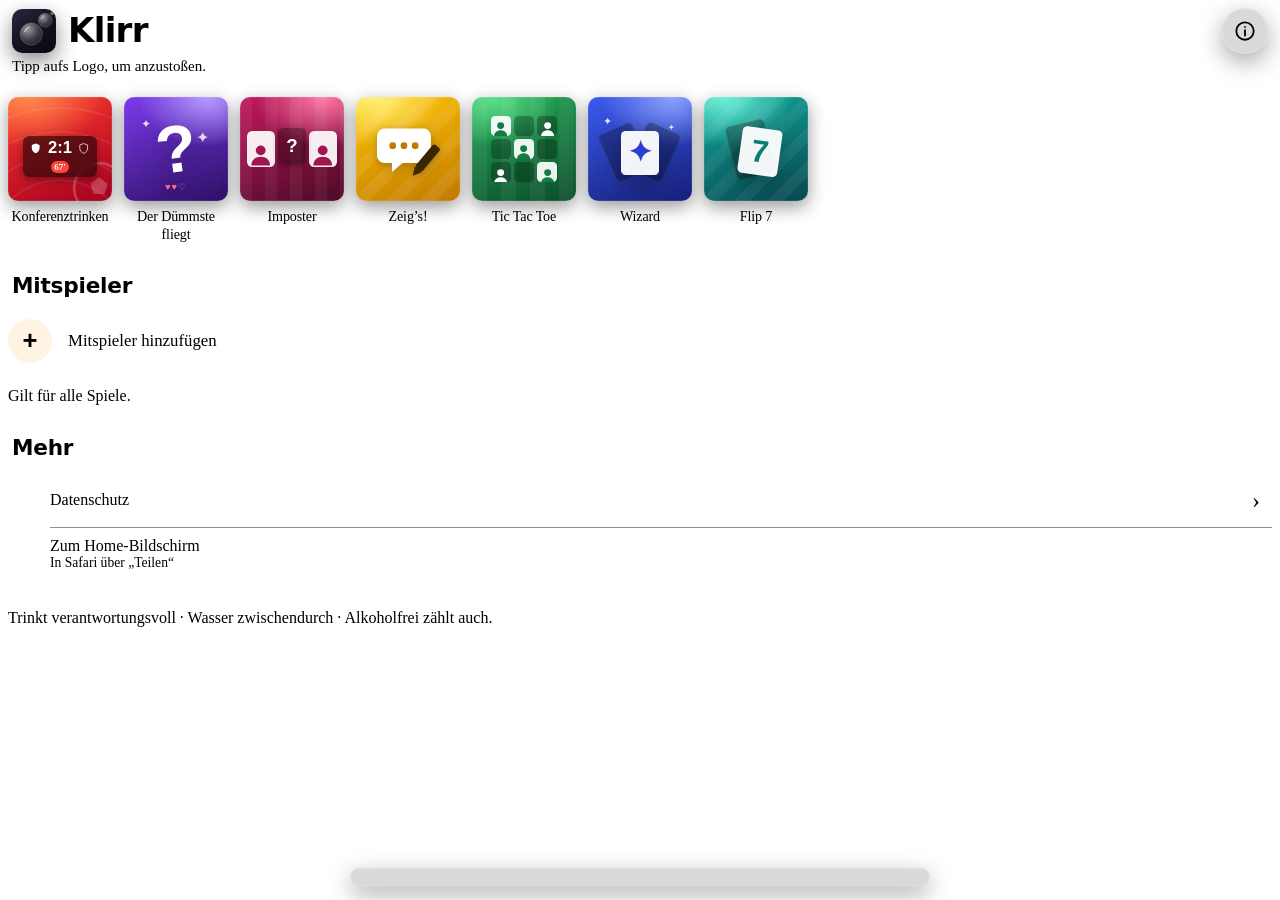
==== public/index.html @ d7d28385 "Glaslinsen-Logo: gefärbt ist genau die Schnittmenge; Imposter: Fußball unter Sport & Spiel - Hub-Log" ====
<!DOCTYPE html>
<html lang="de">
<head>
  <meta charset="UTF-8" />
  <meta name="viewport" content="width=device-width, initial-scale=1.0, viewport-fit=cover" />
  <meta name="darkreader-lock" />
  <meta name="color-scheme" content="light dark" />
  <meta name="theme-color" content="#14121f" media="(prefers-color-scheme: dark)" />
  <meta name="theme-color" content="#f7f6fb" media="(prefers-color-scheme: light)" />
  <meta name="apple-mobile-web-app-capable" content="yes" />
  <meta name="apple-mobile-web-app-status-bar-style" content="black-translucent" />
  <meta name="apple-mobile-web-app-title" content="Klirr" />
  <link rel="manifest" href="/manifest.webmanifest" />
  <link rel="apple-touch-icon" href="/apple-touch-icon.png" />
  <title>Klirr – Trinkspiele</title>
  <meta name="description" content="Klirr – Trinkspiele: Konferenztrinken zu Bundesliga und Champions League und das Quiz „Der Dümmste fliegt“." />
  <link rel="icon" type="image/svg+xml" href="/icon.svg" />
  <link rel="stylesheet" href="/app.css" />
  <style>
    /* Hub im Stil von Apple Music: große Titel, Cover-Kacheln, schlichte Listen, Glas-Kapsel für „Läuft gerade“ */
    main { padding-bottom: calc(140px + env(safe-area-inset-bottom)); }
    .topbar { display: flex; justify-content: flex-end; gap: 10px; margin: 2px 0 6px; }
    .glass-btn { display: inline-grid; place-items: center; width: 48px; height: 48px; border-radius: 50%; color: var(--label); text-decoration: none; font-size: 1.25rem; }
    .glass { background: rgba(120, 120, 128, 0.28); border: 0.5px solid rgba(255, 255, 255, 0.16); box-shadow: 0 8px 24px rgba(0, 0, 0, 0.35), inset 0 1px 0 rgba(255, 255, 255, 0.12); -webkit-backdrop-filter: blur(22px) saturate(180%); backdrop-filter: blur(22px) saturate(180%); }
    .glass-btn svg { width: 22px; height: 22px; fill: none; stroke: currentColor; stroke-width: 2; stroke-linecap: round; stroke-linejoin: round; }
    .hero-title { font: 700 2.4rem/1.1 -apple-system, BlinkMacSystemFont, "SF Pro Display", Inter, system-ui, sans-serif; letter-spacing: -0.01em; margin: 0 4px 2px; }
    .hero-sub { margin: 0 4px 22px; color: var(--secondary); font-size: 1rem; }

    .shelf-title { display: flex; align-items: center; gap: 6px; margin: 26px 4px 12px; font: 700 1.35rem/1.2 -apple-system, "SF Pro Display", Inter, system-ui, sans-serif; letter-spacing: -0.01em; }
    .shelf-title span { color: var(--secondary); font-weight: 600; }

    /* Cover-Kacheln wie Alben */
    /* Zwei Spalten bei normaler Schrift, eine bei großer (Dynamic Type) */
    .covers { display: grid; grid-template-columns: repeat(auto-fill, minmax(min(100%, 9.6em), 1fr)); gap: 18px 14px; }
    .cover { container-type: inline-size; }
    .covers .cover-card b, .covers .cover-card small { white-space: normal; }
    .cover-card { color: var(--label); text-decoration: none; min-width: 0; }
    .cover { color: #fff; }
    .cover-card:active .cover { transform: scale(0.97); }
    .cover { position: relative; aspect-ratio: 1; border-radius: 14px; overflow: hidden; display: grid; place-items: center; transition: transform 0.2s; box-shadow: 0 10px 26px rgba(0, 0, 0, 0.45); }
    .cover::after { content: ""; position: absolute; inset: 0; border-radius: inherit; box-shadow: inset 0 0 0 0.5px rgba(255, 255, 255, 0.18); pointer-events: none; }
    .cover-card b { display: block; margin-top: 8px; font-size: 0.95rem; font-weight: 600; letter-spacing: -0.01em; white-space: nowrap; overflow: hidden; text-overflow: ellipsis; }
    .cover-card small { display: block; color: var(--secondary); font-size: 0.85rem; margin-top: 1px; white-space: nowrap; overflow: hidden; text-overflow: ellipsis; }
    .badge-live { position: absolute; left: 10px; top: 10px; z-index: 2; padding: 4px 9px; border-radius: 999px; background: rgba(0, 0, 0, 0.55); -webkit-backdrop-filter: blur(10px); backdrop-filter: blur(10px); font-size: max(11px, 6.5cqw); font-weight: 700; letter-spacing: 0.02em; }
    .badge-live::before { content: ""; display: inline-block; width: 6px; height: 6px; border-radius: 50%; background: var(--amber); box-shadow: 0 0 8px var(--amber-2); margin-right: 5px; vertical-align: 1px; }

    /* Cover-Motive */
    .art-konf { background: radial-gradient(120% 80% at 20% 0%, #ff8a4c, transparent 60%), linear-gradient(160deg, #ff3b30, #a5001f); }
    .art-konf::before { content: ""; position: absolute; inset: -20%; background: repeating-radial-gradient(circle at 50% 120%, transparent 0 22px, rgba(255, 255, 255, 0.07) 22px 24px); }
    .scoreboard { position: relative; display: grid; grid-template-columns: 1fr auto 1fr; align-items: center; gap: 6px; width: 74%; padding: 10px 10px 12px; border-radius: 14px; background: rgba(0, 0, 0, 0.55); -webkit-backdrop-filter: blur(8px); backdrop-filter: blur(8px); box-shadow: 0 8px 20px rgba(0, 0, 0, 0.35); text-align: center; }
    .scoreboard .team { font-size: 6.5cqw; font-weight: 700; letter-spacing: 0.05em; color: rgba(255, 255, 255, 0.75); }
    /* Neutrale Wappen statt echter Vereine */
    .scoreboard .shield { width: 20px; height: 23px; display: block; margin: 0 auto; fill: #fff; }
    .scoreboard .shield.alt { fill: none; stroke: rgba(255, 255, 255, 0.85); stroke-width: 2.2; }
    .scoreboard .score { font: 800 17cqw/1 -apple-system, "SF Pro Rounded", ui-rounded, Inter, sans-serif; font-variant-numeric: tabular-nums; }
    .scoreboard .min { grid-column: 1 / -1; justify-self: center; margin-top: 4px; padding: 2px 8px; border-radius: 999px; background: #ff453a; font-size: 6.5cqw; font-weight: 700; }
    .art-konf .ball { position: absolute; right: -14%; bottom: -14%; width: 52%; aspect-ratio: 1; opacity: 0.22; }

    .art-dumm { background: radial-gradient(110% 80% at 80% 0%, #b69cff, transparent 60%), linear-gradient(160deg, #7c3aed, #2e1065); }
    .art-dumm .q { font: 800 64cqw/1 -apple-system, "SF Pro Rounded", ui-rounded, Inter, sans-serif; color: #fff; text-shadow: 0 10px 30px rgba(0, 0, 0, 0.35); transform: rotate(-8deg); }
    .art-dumm .hearts { position: absolute; bottom: 10%; left: 0; right: 0; text-align: center; font-size: 10cqw; letter-spacing: 4px; color: #ff6b8a; text-shadow: 0 2px 6px rgba(0, 0, 0, 0.35); }
    .art-dumm .spark { position: absolute; font-size: 12cqw; opacity: 0.85; }

    /* Wizard: aufgefächerte Karten, vorne Weiß mit Stern (gleiche Formensprache wie Tic Tac Toe) */
    .art-wiz { background: radial-gradient(110% 80% at 80% 0%, #8ea2ff, transparent 60%), linear-gradient(160deg, #3a5bef, #16207a); }
    .art-wiz .spark { position: absolute; font-size: 11cqw; color: #fff; opacity: 0.85; }
    .art-wiz .fan { position: relative; width: 36cqw; aspect-ratio: 5 / 7; }
    .art-wiz .fan > * { position: absolute; inset: 0; border-radius: 4.5cqw; transform-origin: 50% 120%; }
    .art-wiz .fan i { background: rgba(0, 0, 0, 0.28); box-shadow: inset 0 0 0 0.6cqw rgba(255, 255, 255, 0.12); }
    .art-wiz .fan i:nth-child(1) { rotate: -24deg; }
    .art-wiz .fan i:nth-child(2) { rotate: 24deg; }
    .art-wiz .fan b { display: grid; place-items: center; background: rgba(255, 255, 255, 0.95); color: #2a3fd0; font: 800 28cqw/1 -apple-system, "SF Pro Rounded", ui-rounded, Inter, sans-serif; box-shadow: 0 10px 24px rgba(0, 0, 0, 0.3); }
    /* Flip 7: eine Karte wird umgedreht, vorne die 7 */
    .art-flip { background: radial-gradient(110% 80% at 20% 0%, #6ff0d8, transparent 60%), linear-gradient(160deg, #10a99c, #08474f); }
    .art-flip::before { content: ""; position: absolute; inset: 0; background: repeating-linear-gradient(135deg, rgba(255, 255, 255, 0.06) 0 8%, transparent 8% 16%); }
    .art-flip .flip { position: relative; width: 38cqw; aspect-ratio: 5 / 7; }
    .art-flip .flip > * { position: absolute; inset: 0; border-radius: 4.5cqw; }
    .art-flip .flip i { background: rgba(0, 0, 0, 0.28); box-shadow: inset 0 0 0 0.6cqw rgba(255, 255, 255, 0.12); rotate: -14deg; translate: -14% 2%; }
    .art-flip .flip b { display: grid; place-items: center; background: rgba(255, 255, 255, 0.95); color: #0a7d74; font: 800 30cqw/1 -apple-system, "SF Pro Rounded", ui-rounded, Inter, sans-serif; rotate: 8deg; translate: 10% -2%; box-shadow: 0 10px 24px rgba(0, 0, 0, 0.3); }
    /* Imposter: drei Figuren, eine gehört nicht dazu */
    .art-imp { background: radial-gradient(110% 80% at 80% 0%, #ff7aa8, transparent 60%), linear-gradient(160deg, #c2185b, #4d0a27); }
    .art-imp::before { content: ""; position: absolute; inset: 0; background: repeating-linear-gradient(90deg, rgba(255, 255, 255, 0.05) 0 12%, transparent 12% 24%); }
    .imp { position: relative; display: grid; grid-template-columns: repeat(3, 1fr); gap: 3.5cqw; width: 86%; }
    .imp span { aspect-ratio: 3 / 4; border-radius: 5cqw; display: grid; place-items: center; overflow: hidden; }
    .imp .pa { background: rgba(255, 255, 255, 0.92); fill: #a3154f; }
    .imp .pa svg { display: block; width: 100%; height: auto; margin-top: 38%; }
    .imp .pq { background: rgba(0, 0, 0, 0.32); color: #fff; font: 800 18cqw/1 -apple-system, "SF Pro Rounded", ui-rounded, Inter, sans-serif; translate: 0 -8%; box-shadow: 0 2cqw 6cqw rgba(0, 0, 0, 0.3); }
    /* Zeig’s!: Sprechblase und Stift (erklären, zeichnen) */
    .art-zeigs { background: radial-gradient(110% 80% at 20% 0%, #fff07a, transparent 60%), linear-gradient(160deg, #ffc400, #c27a00); }
    .art-zeigs::before { content: ""; position: absolute; inset: 0; background: repeating-linear-gradient(135deg, rgba(255, 255, 255, 0.08) 0 8%, transparent 8% 16%); }
    .art-zeigs .zg { position: relative; width: 72%; filter: drop-shadow(0 2cqw 4cqw rgba(0, 0, 0, 0.25)); }
    .art-zeigs .zg .bubble { fill: #fff; }
    .art-zeigs .zg circle { fill: #c27a00; }
    .art-zeigs .zg .pen { fill: #3a2600; }
    .art-ttt { background: radial-gradient(110% 80% at 20% 0%, #5ee08a, transparent 60%), linear-gradient(160deg, #1fa855, #0b4d2a); }
    .art-ttt::before { content: ""; position: absolute; inset: 0; background: repeating-linear-gradient(90deg, rgba(255, 255, 255, 0.06) 0 14%, transparent 14% 28%); }
    .ttt { position: relative; display: grid; grid-template-columns: repeat(3, 1fr); gap: 6px; width: 66%; aspect-ratio: 1; }
    .ttt span { display: grid; place-items: center; border-radius: 10px; background: rgba(0, 0, 0, 0.28); font: 800 15cqw/1 -apple-system, "SF Pro Rounded", ui-rounded, Inter, sans-serif; color: #fff; }
    .ttt span:nth-child(4n+1) { background: rgba(255, 255, 255, 0.92); color: #0b4d2a; }
    /* Cover = Spiel-Icon im Klirr-Stil (quadratisch, die Kachel rundet die Ecken) */
    .art-soon { background: linear-gradient(160deg, #2c2c2e, #1c1c1e); color: rgba(235, 235, 245, 0.35); font-size: 2.6rem; }

    /* Mitspieler-Liste wie in Apple Music */
    .rows { display: grid; }
    .prow { display: grid; grid-template-columns: 48px minmax(0, 1fr) 44px; gap: 14px; align-items: center; min-height: 64px; position: relative; }
    .prow + .prow::before { content: ""; position: absolute; top: 0; left: 62px; right: 0; border-top: 0.5px solid rgba(84, 84, 88, 0.65); }
    .prow .av { width: 48px; height: 48px; border-radius: 12px; display: grid; place-items: center; background: var(--c); color: #fff; font: 700 1.3rem/1 -apple-system, "SF Pro Rounded", ui-rounded, Inter, sans-serif; box-shadow: inset 0 0 0 0.5px rgba(255, 255, 255, 0.18); text-transform: uppercase; }
    .prow b { font-size: 1.05rem; font-weight: 500; white-space: nowrap; overflow: hidden; text-overflow: ellipsis; }
    .prow small { display: block; color: var(--secondary); font-size: 0.85rem; }
    .prow button { width: 44px; height: 44px; border: 0; border-radius: 50%; background: transparent; color: var(--secondary); font-size: 1.4rem; line-height: 1; }
    .prow.add .av { background: rgba(118, 118, 128, 0.24); color: var(--amber-ink); font-size: 1.6rem; }
    .prow.add input { width: 100%; min-height: 44px; border: 0; background: transparent; color: var(--label); font: inherit; font-size: 1.05rem; }
    .prow.add input::placeholder { color: var(--amber-ink); }
    .prow.add input:focus::placeholder { color: var(--tertiary); }

    .links .prow { grid-template-columns: 30px minmax(0, 1fr) 20px; min-height: 52px; text-decoration: none; color: var(--label); }
    .links .prow + .prow::before { left: 44px; }
    .links .ico { width: 30px; height: 30px; border-radius: 8px; background: var(--t); display: grid; place-items: center; }
    .links .ico svg { width: 19px; height: 19px; fill: none; stroke: #fff; stroke-width: 2; stroke-linecap: round; stroke-linejoin: round; }
    .links .prow small { display: block; }
    /* Einblenden der Kacheln, leicht gestaffelt */
    .covers .cover-card { animation: kl-rise 0.5s cubic-bezier(0.32, 0.72, 0, 1) both; animation-delay: calc(var(--i, 0) * 45ms); }
    .nowplaying:not([hidden]) { animation: kl-rise 0.45s 0.15s cubic-bezier(0.32, 0.72, 0, 1) both; }
    @media (prefers-reduced-motion: reduce) { .covers .cover-card, .nowplaying { animation: none !important; } }
    .links .chev { color: var(--tertiary); font-size: 1.3rem; }

    /* „Läuft gerade“ als Glas-Kapsel wie der Mini-Player */
    .nowplaying { position: fixed; left: 12px; right: 12px; bottom: calc(14px + env(safe-area-inset-bottom)); z-index: 20; max-width: 560px; margin: 0 auto; display: grid; grid-template-columns: 46px minmax(0, 1fr) 48px; gap: 12px; align-items: center; padding: 8px 8px 8px 10px; border-radius: 999px; color: var(--label); text-decoration: none; }
    .nowplaying .mini-art { position: relative; width: 46px; height: 46px; border-radius: 50%; overflow: hidden; display: grid; place-items: center; }
    .nowplaying .mini-art .scoreboard { width: 100%; height: 100%; border-radius: 0; padding: 0; background: none; box-shadow: none; display: grid; place-items: center; }
    .nowplaying small { display: block; color: var(--secondary); font-size: 0.8rem; white-space: nowrap; overflow: hidden; text-overflow: ellipsis; }
    .nowplaying b { display: block; font-size: 1rem; font-weight: 600; white-space: nowrap; overflow: hidden; text-overflow: ellipsis; }
    .nowplaying .play { width: 48px; height: 48px; display: grid; place-items: center; }
    .nowplaying .play svg { width: 26px; height: 26px; fill: var(--label); }
    footer { margin-top: 28px; }
  </style>
  <link rel="stylesheet" href="/apple.css" />
  <script src="/klirr.js" defer></script>
  <style>
    /* Hub = Marke pur: Bernstein als einziger Akzent */
    :root { --accent: var(--amber); --accent-ink: #1a1206; --tint: var(--amber-ink); }
    .brand { display: flex; align-items: center; gap: 12px; margin: 0 4px 2px; }
    /* Logo = Trinkmodus-Schalter. Aus: Kreise getrennt, nichts leuchtet. An: Kreise stoßen an, Schnittmenge leuchtet. */
    .brand-mark { flex: none; width: 56px; height: 56px; padding: 0; border: 0; border-radius: 13px; overflow: hidden; background: none; box-shadow: 0 8px 20px rgba(0, 0, 0, 0.45), inset 0 0 0 0.5px rgba(255, 255, 255, 0.18); }
    .brand-mark svg { display: block; width: 100%; height: 100%; }
    .brand-mark .bm-move { transform: translate(150px, -150px); transition: transform 0.6s cubic-bezier(0.3, 1.45, 0.5, 1); }
    /* Kein Ein-/Ausblenden: gefärbt ist immer genau die Schnittmenge – sie wächst und schrumpft beim Gleiten */
    .brand-mark .bm-perls { fill: rgba(255, 255, 255, 0.35); }
    .brand-mark[aria-pressed="true"] .bm-move { transform: none; }
    .brand-mark[aria-pressed="true"] .bm-perls { fill: #ffb340; }
    .brand-mark .bm-perls { transition: fill 0.35s 0.25s, transform 0.6s cubic-bezier(0.3, 1.45, 0.5, 1); }
    .wordmark .perl { transition: background 0.35s, box-shadow 0.35s; }
    html:not([data-drink-all="on"]) .wordmark .perl { background: rgba(255, 255, 255, 0.3); box-shadow: none; }
    @media (prefers-reduced-motion: reduce) { .brand-mark .bm-move, .brand-mark .bm-perls { transition: none; } }
    .brand .hero-title { margin: 0; }
    /* Wortmarke: gerundete Schrift, Bernstein-Perle als Schlusspunkt */
    .wordmark { font-family: "SF Pro Rounded", ui-rounded, -apple-system, Inter, system-ui, sans-serif; font-weight: 800; font-size: 2.6rem; letter-spacing: -0.02em; }
    .wordmark .perl { display: inline-block; width: 0.2em; height: 0.2em; margin-left: 0.06em; border-radius: 50%; background: var(--amber); box-shadow: 0 0 12px var(--amber-2); vertical-align: 0.62em; }
    /* ---------- Apple-Music-Gefühl: ruhiger Kopf, 3er-Raster, freie Listen ---------- */
    .brand { gap: 12px; margin: 6px 4px 2px; }
    .brand .glass-btn { margin-left: auto; width: 44px; height: 44px; flex: none; }
    .brand-mark { width: 44px; height: 44px; border-radius: 10px; }
    .wordmark { font-size: 2.125rem; }
    .hero-sub { margin: 4px 4px 22px; font-size: 0.94rem; }
    .covers { grid-template-columns: repeat(auto-fill, minmax(min(100%, 6.2em), 1fr)); gap: 16px 12px; }
    .cover { border-radius: 10px; box-shadow: 0 6px 18px rgba(0, 0, 0, 0.4); }
    .covers .cover-card > b { margin-top: 7px; hyphens: auto; -webkit-hyphens: auto; text-align: center; font-size: 0.88rem; font-weight: 400; line-height: 1.25; white-space: normal; display: -webkit-box; -webkit-line-clamp: 2; -webkit-box-orient: vertical; overflow: hidden; }
    /* Kachel-Inhalt wächst mit der Kachel (cqw), damit nichts zu groß wird oder überlappt */
    .badge-live { left: 5cqw; top: 5cqw; padding: 1.6cqw 4cqw; font-size: max(11px, 7cqw); line-height: 1.1; }
    .badge-live::before { width: 4.5cqw; height: 4.5cqw; margin-right: 2.5cqw; vertical-align: 0.1em; }
    .art-konf .scoreboard { width: 64%; margin-top: 15cqw; gap: 2.5cqw; padding: 4cqw 4cqw 4.5cqw; border-radius: 6cqw; box-shadow: 0 3cqw 8cqw rgba(0, 0, 0, 0.35); }
    .art-konf .scoreboard .shield { width: 9cqw; height: 10.5cqw; }
    .art-konf .scoreboard .score { font-size: 16cqw; }
    .art-konf .scoreboard .min { margin-top: 1.5cqw; padding: 0.8cqw 3cqw; font-size: max(9px, 6cqw); }
    .ttt { gap: 3cqw; width: 64%; }
    .ttt span { border-radius: 4cqw; }
    /* Spieler-Figuren statt X und O: hell = Spieler 1, dunkel = Spieler 2 */
    .ttt { grid-template-rows: repeat(3, 1fr); }
    .ttt span { min-height: 0; }
    .ttt span svg { display: block; width: 96%; height: auto; margin-top: 30%; }
    .ttt span.pa { background: rgba(255, 255, 255, 0.92); fill: #137a40; overflow: hidden; }
    .ttt span.pb { background: rgba(0, 0, 0, 0.28); fill: #fff; overflow: hidden; }
    .art-dumm .hearts { font-size: 9cqw; letter-spacing: 1cqw; bottom: 9%; }
    /* Listen frei auf dem Grund, Symbole in Akzentfarbe, Pfeile, eingerückte Trennlinien */
    main .list.rows, main .list.links { background: transparent !important; padding: 0 !important; border-radius: 0; }
    .prow .av { width: 44px; height: 44px; border-radius: 50%; font-size: 1.15rem; }
    .prow { grid-template-columns: 44px minmax(0, 1fr) 44px; min-height: 60px; }
    .prow + .prow::before { left: 58px; }
    .prow.add .av { background: rgba(255, 179, 64, 0.14); }
    .links .prow { grid-template-columns: 28px minmax(0, 1fr) 20px; min-height: 54px; }
    .links .prow + .prow::before { left: 42px; }
    .links .ico { width: 28px; height: 28px; background: none; }
    .links .ico svg { width: 25px; height: 25px; stroke: var(--amber-ink); }
    .links .chev { font-size: 1.5rem; }
    .shelf-title { margin-top: 30px; }
  </style>
</head>
<body>
<main>
  <div class="brand">
    <button type="button" class="brand-mark" id="drinkMark" aria-pressed="false" aria-label="Trinkmodus einschalten">
      <svg viewBox="0 0 1024 1024" aria-hidden="true">
        <defs>
          <linearGradient id="bmBg" x1="0.1" y1="0" x2="0.9" y2="1"><stop offset="0" stop-color="#2a2540"/><stop offset=".5" stop-color="#14121f"/><stop offset="1" stop-color="#0a0a10"/></linearGradient>
          <radialGradient id="bmGl" cx=".35" cy=".3" r=".8"><stop offset="0" stop-color="#fff" stop-opacity=".55"/><stop offset=".6" stop-color="#fff" stop-opacity=".18"/><stop offset="1" stop-color="#fff" stop-opacity=".08"/></radialGradient>
          <clipPath id="bmClip"><circle cx="450" cy="585" r="260"/></clipPath>
          <filter id="bmGlow" x="-50%" y="-50%" width="200%" height="200%"><feGaussianBlur stdDeviation="30"/></filter>
        </defs>
        <rect width="1024" height="1024" fill="url(#bmBg)"/>
        <g class="bm-glow" clip-path="url(#bmClip)"><circle class="bm-move" cx="623" cy="412" r="161" fill="#ff7a1a" filter="url(#bmGlow)" opacity=".55"/></g>
        <g class="bm-lens" clip-path="url(#bmClip)"><circle class="bm-move" cx="623" cy="412" r="161" fill="#ffb340"/></g>
        <circle cx="450" cy="585" r="260" fill="url(#bmGl)" stroke="#fff" stroke-opacity=".5" stroke-width="7"/><path d="M 289 533 A 187 187 0 0 1 403 419" fill="none" stroke="#fff" stroke-opacity=".8" stroke-width="22" stroke-linecap="round"/>
        <g class="bm-move"><circle cx="623" cy="412" r="161" fill="url(#bmGl)" stroke="#fff" stroke-opacity=".5" stroke-width="7"/><path d="M 523 380 A 116 116 0 0 1 594 309" fill="none" stroke="#fff" stroke-opacity=".8" stroke-width="14" stroke-linecap="round"/></g>
        <g class="bm-move bm-perls"><circle cx="789" cy="246" r="44"/><circle cx="878" cy="157" r="22" opacity=".75"/></g>
      </svg>
    </button>
    <h1 class="hero-title wordmark">Klirr<span class="perl" aria-hidden="true"></span></h1>
    <a class="glass-btn glass" href="/datenschutz.html" aria-label="Datenschutz und Infos">
      <svg viewBox="0 0 24 24" aria-hidden="true"><circle cx="12" cy="12" r="9.5"/><path d="M12 11v6M12 7.5v.01"/></svg>
    </a>
  </div>
  <p class="hero-sub" id="heroSub">Trinkspiele für deine Runde.</p>

  <div class="covers" aria-label="Spiele">
    <a class="cover-card" href="/konferenz.html">
      <div class="cover art-konf">
        <span class="badge-live" id="liveKonferenz" hidden>Läuft</span>
        <svg class="ball" viewBox="0 0 100 100" aria-hidden="true"><circle cx="50" cy="50" r="46" fill="none" stroke="#fff" stroke-width="5"/><path d="M50 30 L66 42 L60 61 L40 61 L34 42 Z" fill="#fff"/></svg>
        <div class="scoreboard" aria-hidden="true"><span class="team"><svg class="shield" viewBox="0 0 24 28"><path d="M12 1.5 L22 5 V13 C22 20 17.5 24.5 12 26.5 C6.5 24.5 2 20 2 13 V5 Z"/></svg></span><span class="score">2:1</span><span class="team"><svg class="shield alt" viewBox="0 0 24 28"><path d="M12 1.5 L22 5 V13 C22 20 17.5 24.5 12 26.5 C6.5 24.5 2 20 2 13 V5 Z"/></svg></span><span class="min">67'</span></div>
      </div>
      <b>Konferenz&shy;trinken</b>
    </a>
    <a class="cover-card" href="/dumm.html">
      <div class="cover art-dumm">
        <span class="badge-live" id="liveDumm" hidden>Läuft</span>
        <span class="spark" style="left:16%;top:18%" aria-hidden="true">✦</span><span class="spark" style="right:18%;top:30%;font-size:1rem" aria-hidden="true">✦</span>
        <span class="q" aria-hidden="true">?</span>
        <span class="hearts" aria-hidden="true">♥♥♡</span>
      </div>
      <b>Der Dümmste fliegt</b>
    </a>
    <a class="cover-card" href="/imposter.html">
      <div class="cover art-imp">
        <span class="badge-live" id="liveImp" hidden>Läuft</span>
        <div class="imp" aria-hidden="true"><span class="pa"><svg viewBox="0 0 24 24"><circle cx="12" cy="8.2" r="4.3"/><path d="M3.8 21.5c0-4.6 3.7-7.6 8.2-7.6s8.2 3 8.2 7.6z"/></svg></span><span class="pq">?</span><span class="pa"><svg viewBox="0 0 24 24"><circle cx="12" cy="8.2" r="4.3"/><path d="M3.8 21.5c0-4.6 3.7-7.6 8.2-7.6s8.2 3 8.2 7.6z"/></svg></span></div>
      </div>
      <b>Imposter</b>
    </a>
    <a class="cover-card" href="/zeigs.html">
      <div class="cover art-zeigs">
        <span class="badge-live" id="liveZeigs" hidden>Läuft</span>
        <svg class="zg" viewBox="0 0 100 100" aria-hidden="true">
          <path class="bubble" d="M18 22h52a10 10 0 0 1 10 10v26a10 10 0 0 1-10 10H42l-14 12v-12H18A10 10 0 0 1 8 58V32a10 10 0 0 1 10-10z"/>
          <circle cx="29" cy="45" r="4.5"/><circle cx="44" cy="45" r="4.5"/><circle cx="59" cy="45" r="4.5"/>
          <g class="pen" transform="rotate(40 72 66)"><rect x="66" y="40" width="12" height="40" rx="3"/><path d="M66 80h12l-6 11z"/></g>
        </svg>
      </div>
      <b>Zeig’s!</b>
    </a>
    <a class="cover-card" href="/tictactoe/">
      <div class="cover art-ttt">
        <span class="badge-live" id="liveTtt" hidden>Läuft</span>
        <div class="ttt" aria-hidden="true"><span class="pa"><svg viewBox="0 0 24 24" aria-hidden="true"><circle cx="12" cy="8.2" r="4.3"/><path d="M3.8 21.5c0-4.6 3.7-7.6 8.2-7.6s8.2 3 8.2 7.6z"/></svg></span><span></span><span class="pb"><svg viewBox="0 0 24 24" aria-hidden="true"><circle cx="12" cy="8.2" r="4.3"/><path d="M3.8 21.5c0-4.6 3.7-7.6 8.2-7.6s8.2 3 8.2 7.6z"/></svg></span><span></span><span class="pa"><svg viewBox="0 0 24 24" aria-hidden="true"><circle cx="12" cy="8.2" r="4.3"/><path d="M3.8 21.5c0-4.6 3.7-7.6 8.2-7.6s8.2 3 8.2 7.6z"/></svg></span><span></span><span class="pb"><svg viewBox="0 0 24 24" aria-hidden="true"><circle cx="12" cy="8.2" r="4.3"/><path d="M3.8 21.5c0-4.6 3.7-7.6 8.2-7.6s8.2 3 8.2 7.6z"/></svg></span><span></span><span class="pa"><svg viewBox="0 0 24 24" aria-hidden="true"><circle cx="12" cy="8.2" r="4.3"/><path d="M3.8 21.5c0-4.6 3.7-7.6 8.2-7.6s8.2 3 8.2 7.6z"/></svg></span></div>
      </div>
      <b>Tic Tac Toe</b>
    </a>
    <a class="cover-card" href="/wizard/">
      <div class="cover art-wiz">
        <span class="badge-live" id="liveWizard" hidden>Läuft</span>
        <span class="spark" style="left:14%;top:16%" aria-hidden="true">✦</span><span class="spark" style="right:16%;top:24%;font-size:8cqw" aria-hidden="true">✦</span>
        <div class="fan" aria-hidden="true"><i></i><i></i><b>✦</b></div>
      </div>
      <b>Wizard</b>
    </a>
    <a class="cover-card" href="/flip7/">
      <div class="cover art-flip">
        <span class="badge-live" id="liveFlip" hidden>Läuft</span>
        <div class="flip" aria-hidden="true"><i></i><b>7</b></div>
      </div>
      <b>Flip 7</b>
    </a>
  </div>

  <h2 class="shelf-title">Mitspieler <span id="count"></span></h2>
  <div class="list rows" id="players" style="padding: 0 6px 0 14px"></div>
  <p class="foot">Gilt für alle Spiele.</p>

  <h2 class="shelf-title">Mehr</h2>
  <div class="list links" style="padding: 0 14px">
    <a class="prow" href="/datenschutz.html"><span class="ico" style="--t:#636366" aria-hidden="true"><svg viewBox="0 0 24 24"><rect x="5" y="10.5" width="14" height="10" rx="2.5"/><path d="M8 10.5V8a4 4 0 0 1 8 0v2.5"/></svg></span><span>Datenschutz</span><span class="chev" aria-hidden="true">›</span></a>
    <div class="prow" id="installRow"><span class="ico" style="--t:#0a84ff" aria-hidden="true"><svg viewBox="0 0 24 24"><path d="M12 3.5v11M8 7.5l4-4 4 4"/><path d="M7 11H6a2 2 0 0 0-2 2v6a2 2 0 0 0 2 2h12a2 2 0 0 0 2-2v-6a2 2 0 0 0-2-2h-1"/></svg></span><span>Zum Home-Bildschirm<small>In Safari über „Teilen“</small></span><span></span></div>
  </div>

  <footer>Trinkt verantwortungsvoll · Wasser zwischendurch · Alkoholfrei zählt auch.</footer>
</main>

<a class="nowplaying glass" id="nowPlaying" hidden></a>

<script>
  const $ = (id) => document.getElementById(id);
  const el = (tag, props = {}, ...children) => { const n = Object.assign(document.createElement(tag), props); n.append(...children.filter(Boolean)); return n; };
  const read = (k, f = null) => { try { const v = localStorage.getItem(k); return v ? JSON.parse(v) : f; } catch { return f; } };
  const write = (k, v) => { try { localStorage.setItem(k, JSON.stringify(v)); } catch {} };
  const PALETTE = ['#0a6ed1', '#8e44c9', '#b85400', '#0b7285', '#4c4cdb', '#946800', '#c2185b', '#7a5a35']; // ohne Rot/Grün: die bedeuten „trinken“/„verteilen“
  const norm = (s) => String(s || '').normalize('NFD').replace(/[̀-ͯ]/g, '').toLowerCase().trim();

  // Laufende Runden auf diesem Gerät
  const kt = read('kt-players');
  // Läuft = Runde mit Spielern, zuletzt in den letzten 18 Stunden benutzt (sonst gilt sie als vorbei)
  const ktLast = read('kt-last', 0);
  const ktRunning = Array.isArray(kt) && kt.length > 0 && Date.now() - ktLast < 18 * 3600e3;
  const dumm = read('dumm-state');
  const dummRunning = !!(dumm && !dumm.finished && dumm.phase && dumm.phase !== 'lobby');
  const ttt = read('bttt_state_v1');
  const tttRunning = !!(ttt && Array.isArray(ttt.moveHistory) && ttt.moveHistory.length && !ttt.gameLocked);
  const wiz = read('wizard_state_v2');
  const wizRunning = !!(wiz && wiz.started && !wiz.finished);
  const imp = read('imp-state');
  const impRunning = !!(imp && ['reveal', 'talk', 'vote', 'guess'].includes(imp.phase));
  const zg = read('zeigs-state');
  const zgRunning = !!(zg && zg.phase && zg.phase !== 'end');
  const flip = read('flip7_game_v2');
  const flipRunning = !!(flip && flip.game && Array.isArray(flip.game.rounds) && flip.game.rounds.length);
  $('liveKonferenz').hidden = !ktRunning;
  $('liveDumm').hidden = !dummRunning;
  $('liveTtt').hidden = !tttRunning;
  $('liveImp').hidden = !impRunning;
  $('liveZeigs').hidden = !zgRunning;
  $('liveWizard').hidden = !wizRunning;
  $('liveFlip').hidden = !flipRunning;

  // Glas-Kapsel „Läuft gerade“ (bevorzugt das zuletzt aktive Quiz, sonst die Konferenz)
  const np = $('nowPlaying');
  const playIcon = () => { const s = document.createElementNS('http://www.w3.org/2000/svg', 'svg'); s.setAttribute('viewBox', '0 0 24 24'); s.innerHTML = '<path d="M8 5.5v13l10.5-6.5z"/>'; return s; };
  const icoGames = [
    [impRunning, '/imposter.html', 'Imposter', 'Runde läuft', 'art-imp', '?'],
    [zgRunning, '/zeigs.html', 'Zeig’s!', 'Spiel läuft', 'art-zeigs', '✎'],
    [tttRunning, '/tictactoe/', 'Tic Tac Toe', 'Spiel läuft', 'art-ttt', '#'],
    [wizRunning, '/wizard/', 'Wizard', 'Spiel läuft', 'art-wiz', '✦'],
    [flipRunning, '/flip7/', 'Flip 7', 'Spiel läuft', 'art-flip', '7'],
  ].find((g) => g[0]);
  if (!dummRunning && !ktRunning && icoGames) {
    const [, href, title, sub, cls, src] = icoGames;
    np.href = href;
    const art = el('span', { className: `mini-art ${cls}` });
    art.append(el('span', { textContent: src === '#' ? '✕○' : src, style: `font:800 ${src === '#' ? '.8rem' : '1.3rem'}/1 -apple-system,ui-rounded,sans-serif; color:#fff` }));
    np.append(art, el('span', {}, el('small', { textContent: sub }), el('b', { textContent: title })), el('span', { className: 'play' }, playIcon()));
    np.setAttribute('aria-label', `Weiterspielen: ${title}`);
    np.hidden = false;
  }
  if (dummRunning || ktRunning) {
    const quiz = dummRunning;
    np.href = quiz ? '/dumm.html' : '/konferenz.html';
    const art = el('span', { className: `mini-art ${quiz ? 'art-dumm' : 'art-konf'}` });
    art.append(quiz ? el('span', { textContent: '?', style: 'font:800 1.6rem/1 -apple-system,ui-rounded,sans-serif' }) : el('span', { textContent: '⚽', style: 'font-size:1.3rem' }));
    const who = quiz ? dumm.players?.filter((p) => !p.out).length : kt.length;
    np.append(art,
      el('span', {}, el('small', { textContent: quiz ? 'Quiz läuft' : 'Runde läuft' }), el('b', { textContent: quiz ? `Der Dümmste fliegt · ${who} im Spiel` : `Konferenztrinken · ${who} dabei` })),
      el('span', { className: 'play' }, playIcon()));
    np.setAttribute('aria-label', `Weiterspielen: ${quiz ? 'Der Dümmste fliegt' : 'Konferenztrinken'}`);
    np.hidden = false;
  }

  // Mitspieler (gemeinsame Liste aller Spiele)
  let roster = String(read('kt-names', '') || '').split('\n').map((s) => s.trim()).filter(Boolean);
  function save() { write('kt-names', roster.join('\n')); render(); }
  function render() {
    const box = $('players');
    box.replaceChildren(...roster.map((name, i) => {
      const x = el('button', { textContent: '×', onclick: () => { roster.splice(i, 1); save(); Klirr.undoToast(`${name} entfernt`, () => { roster.splice(Math.min(i, roster.length), 0, name); save(); }); } });
      x.setAttribute('aria-label', `${name} entfernen`);
      return el('div', { className: 'prow' },
        el('span', { className: 'av', style: `--c: ${PALETTE[i % PALETTE.length]}`, textContent: [...name][0] || '?' }),
        el('b', { textContent: name }), x);
    }));
    const input = el('input', { type: 'text', placeholder: 'Mitspieler hinzufügen', autocomplete: 'off', enterKeyHint: 'done' });
    input.setAttribute('aria-label', 'Mitspieler hinzufügen');
    input.addEventListener('keydown', (e) => {
      if (e.key !== 'Enter') return;
      const name = input.value.trim().slice(0, 24);
      if (name && !roster.some((n) => norm(n) === norm(name))) { roster.push(name); save(); $('players').querySelector('input')?.focus(); }
      else input.value = '';
    });
    box.append(el('label', { className: 'prow add' }, el('span', { className: 'av', textContent: '+' }), input, el('span')));
    $('count').textContent = roster.length ? roster.length : '';
    
  }
  render();
  // Trinkmodus über das Logo: gilt für alle Spiele außer Konferenztrinken (die Menü-Schalter der Spiele steuern denselben Wert).
  const drinkAll = () => { try { return localStorage.getItem('klirr-drink:all') === '1'; } catch { return false; } };
  function showDrink(on) {
    const m = $('drinkMark');
    m.setAttribute('aria-pressed', String(on));
    m.setAttribute('aria-label', on ? 'Trinkmodus an – zum Ausschalten tippen' : 'Trinkmodus aus – zum Einschalten tippen');
    document.documentElement.dataset.drinkAll = on ? 'on' : 'off';
    $('heroSub').textContent = on ? 'Trinkmodus an · Prost!' : 'Tipp aufs Logo, um anzustoßen.';
  }
  showDrink(drinkAll());
  $('drinkMark').addEventListener('click', () => {
    const on = !drinkAll();
    try { localStorage.setItem('klirr-drink:all', on ? '1' : '0'); } catch {}
    showDrink(on);
    if (on) { setTimeout(() => window.Klirr?.moment(), 250); window.Klirr?.note('Trinkmodus an'); }
    else window.Klirr?.note('Trinkmodus aus');
  });

  // Bereits installiert? Dann keinen Installationshinweis zeigen.
  if (navigator.standalone || matchMedia('(display-mode: standalone)').matches) $('installRow').hidden = true;
  document.querySelectorAll('.cover-card').forEach((c, i) => c.style.setProperty('--i', i));
  if ('serviceWorker' in navigator && location.protocol.startsWith('http')) navigator.serviceWorker.register('/sw.js').catch(() => {});
</script>
</body>
</html>
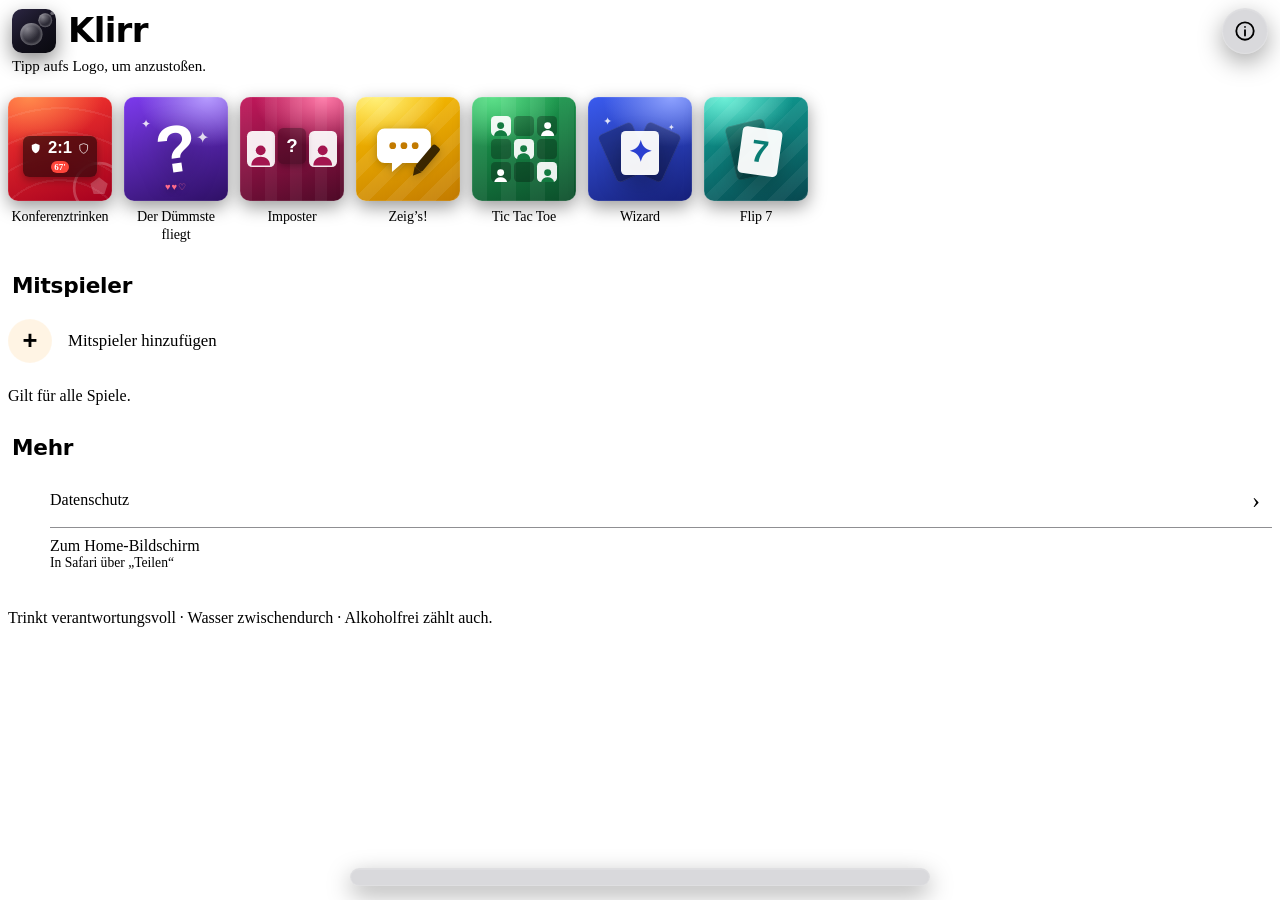
==== commit b181824c: "Glaslinsen ohne Rand und Lichtstrich (Liquid-Glass-Optik) Weicher Glanz innen, zum Rand hin leicht h" ====
--- a/public/index.html
+++ b/public/index.html
@@ -202,15 +202,15 @@
       <svg viewBox="0 0 1024 1024" aria-hidden="true">
         <defs>
           <linearGradient id="bmBg" x1="0.1" y1="0" x2="0.9" y2="1"><stop offset="0" stop-color="#2a2540"/><stop offset=".5" stop-color="#14121f"/><stop offset="1" stop-color="#0a0a10"/></linearGradient>
-          <radialGradient id="bmGl" cx=".35" cy=".3" r=".8"><stop offset="0" stop-color="#fff" stop-opacity=".55"/><stop offset=".6" stop-color="#fff" stop-opacity=".18"/><stop offset="1" stop-color="#fff" stop-opacity=".08"/></radialGradient>
+          <radialGradient id="bmGl" cx=".5" cy=".5" r=".5"><stop offset="0" stop-color="#fff" stop-opacity=".08"/><stop offset=".72" stop-color="#fff" stop-opacity=".12"/><stop offset="1" stop-color="#fff" stop-opacity=".34"/></radialGradient><radialGradient id="bmSh" cx=".32" cy=".26" r=".55"><stop offset="0" stop-color="#fff" stop-opacity=".42"/><stop offset="1" stop-color="#fff" stop-opacity="0"/></radialGradient>
           <clipPath id="bmClip"><circle cx="450" cy="585" r="260"/></clipPath>
           <filter id="bmGlow" x="-50%" y="-50%" width="200%" height="200%"><feGaussianBlur stdDeviation="30"/></filter>
         </defs>
         <rect width="1024" height="1024" fill="url(#bmBg)"/>
         <g class="bm-glow" clip-path="url(#bmClip)"><circle class="bm-move" cx="623" cy="412" r="161" fill="#ff7a1a" filter="url(#bmGlow)" opacity=".55"/></g>
         <g class="bm-lens" clip-path="url(#bmClip)"><circle class="bm-move" cx="623" cy="412" r="161" fill="#ffb340"/></g>
-        <circle cx="450" cy="585" r="260" fill="url(#bmGl)" stroke="#fff" stroke-opacity=".5" stroke-width="7"/><path d="M 289 533 A 187 187 0 0 1 403 419" fill="none" stroke="#fff" stroke-opacity=".8" stroke-width="22" stroke-linecap="round"/>
-        <g class="bm-move"><circle cx="623" cy="412" r="161" fill="url(#bmGl)" stroke="#fff" stroke-opacity=".5" stroke-width="7"/><path d="M 523 380 A 116 116 0 0 1 594 309" fill="none" stroke="#fff" stroke-opacity=".8" stroke-width="14" stroke-linecap="round"/></g>
+        <circle cx="450" cy="585" r="260" fill="url(#bmGl)"/><circle cx="450" cy="585" r="260" fill="url(#bmSh)"/>
+        <g class="bm-move"><circle cx="623" cy="412" r="161" fill="url(#bmGl)"/><circle cx="623" cy="412" r="161" fill="url(#bmSh)"/></g>
         <g class="bm-move bm-perls"><circle cx="789" cy="246" r="44"/><circle cx="878" cy="157" r="22" opacity=".75"/></g>
       </svg>
     </button>
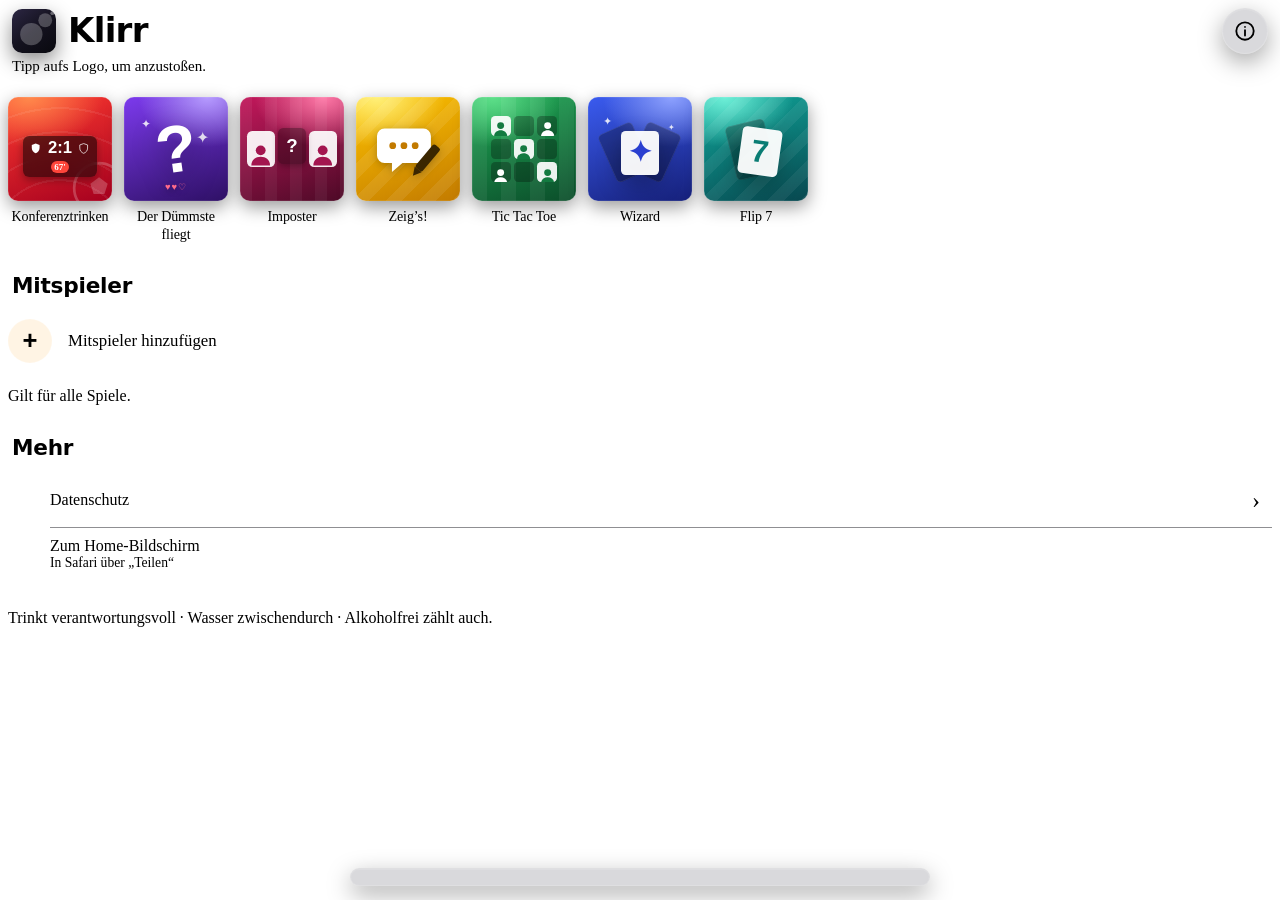
==== commit a5ab73b6: "Flache Glaslinsen, Schnittmenge wieder im ursprünglichen Orange Linsen gleichmäßig durchscheinend oh" ====
--- a/public/index.html
+++ b/public/index.html
@@ -202,15 +202,15 @@
       <svg viewBox="0 0 1024 1024" aria-hidden="true">
         <defs>
           <linearGradient id="bmBg" x1="0.1" y1="0" x2="0.9" y2="1"><stop offset="0" stop-color="#2a2540"/><stop offset=".5" stop-color="#14121f"/><stop offset="1" stop-color="#0a0a10"/></linearGradient>
-          <radialGradient id="bmGl" cx=".5" cy=".5" r=".5"><stop offset="0" stop-color="#fff" stop-opacity=".08"/><stop offset=".72" stop-color="#fff" stop-opacity=".12"/><stop offset="1" stop-color="#fff" stop-opacity=".34"/></radialGradient><radialGradient id="bmSh" cx=".32" cy=".26" r=".55"><stop offset="0" stop-color="#fff" stop-opacity=".42"/><stop offset="1" stop-color="#fff" stop-opacity="0"/></radialGradient>
+          
           <clipPath id="bmClip"><circle cx="450" cy="585" r="260"/></clipPath>
           <filter id="bmGlow" x="-50%" y="-50%" width="200%" height="200%"><feGaussianBlur stdDeviation="30"/></filter>
         </defs>
         <rect width="1024" height="1024" fill="url(#bmBg)"/>
         <g class="bm-glow" clip-path="url(#bmClip)"><circle class="bm-move" cx="623" cy="412" r="161" fill="#ff7a1a" filter="url(#bmGlow)" opacity=".55"/></g>
+        <circle cx="450" cy="585" r="260" fill="#fff" fill-opacity=".24"/>
+        <g class="bm-move"><circle cx="623" cy="412" r="161" fill="#fff" fill-opacity=".24"/></g>
         <g class="bm-lens" clip-path="url(#bmClip)"><circle class="bm-move" cx="623" cy="412" r="161" fill="#ffb340"/></g>
-        <circle cx="450" cy="585" r="260" fill="url(#bmGl)"/><circle cx="450" cy="585" r="260" fill="url(#bmSh)"/>
-        <g class="bm-move"><circle cx="623" cy="412" r="161" fill="url(#bmGl)"/><circle cx="623" cy="412" r="161" fill="url(#bmSh)"/></g>
         <g class="bm-move bm-perls"><circle cx="789" cy="246" r="44"/><circle cx="878" cy="157" r="22" opacity=".75"/></g>
       </svg>
     </button>
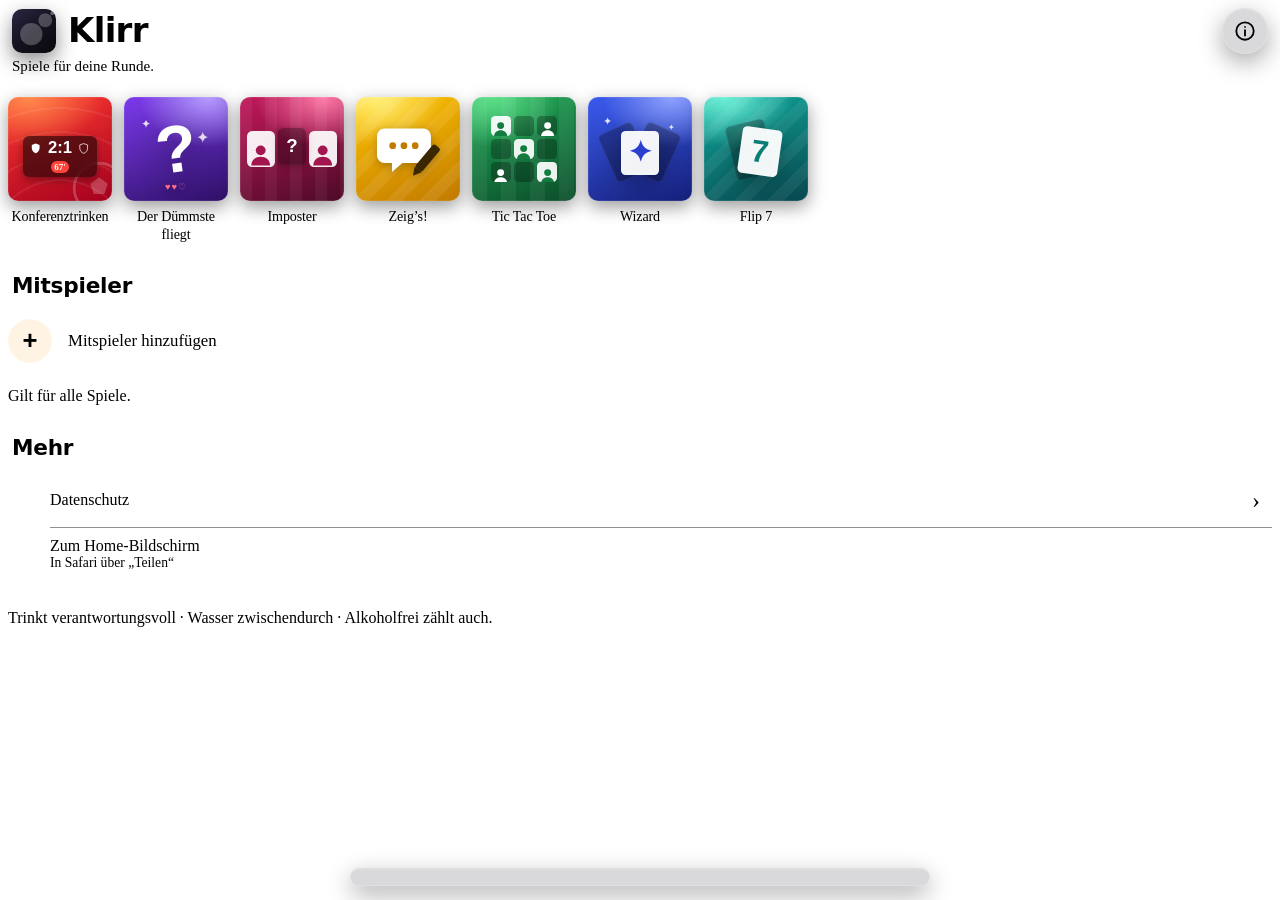
==== commit c125bb54: "Trinkmodus als verstecktes Feature - Ohne Trinkmodus nirgends Trinkspiel-Hinweise: Hub „Spiele für d" ====
--- a/public/index.html
+++ b/public/index.html
@@ -12,8 +12,8 @@
   <meta name="apple-mobile-web-app-title" content="Klirr" />
   <link rel="manifest" href="/manifest.webmanifest" />
   <link rel="apple-touch-icon" href="/apple-touch-icon.png" />
-  <title>Klirr – Trinkspiele</title>
-  <meta name="description" content="Klirr – Trinkspiele: Konferenztrinken zu Bundesliga und Champions League und das Quiz „Der Dümmste fliegt“." />
+  <title>Klirr</title>
+  <meta name="description" content="Klirr – Spiele für deine Runde: Quiz, Imposter, Zeig’s!, Tic Tac Toe und Punktezähler." />
   <link rel="icon" type="image/svg+xml" href="/icon.svg" />
   <link rel="stylesheet" href="/app.css" />
   <style>
@@ -198,7 +198,7 @@
 <body>
 <main>
   <div class="brand">
-    <button type="button" class="brand-mark" id="drinkMark" aria-pressed="false" aria-label="Trinkmodus einschalten">
+    <button type="button" class="brand-mark" id="drinkMark" aria-pressed="false" aria-label="Klirr">
       <svg viewBox="0 0 1024 1024" aria-hidden="true">
         <defs>
           <linearGradient id="bmBg" x1="0.1" y1="0" x2="0.9" y2="1"><stop offset="0" stop-color="#2a2540"/><stop offset=".5" stop-color="#14121f"/><stop offset="1" stop-color="#0a0a10"/></linearGradient>
@@ -219,10 +219,10 @@
       <svg viewBox="0 0 24 24" aria-hidden="true"><circle cx="12" cy="12" r="9.5"/><path d="M12 11v6M12 7.5v.01"/></svg>
     </a>
   </div>
-  <p class="hero-sub" id="heroSub">Trinkspiele für deine Runde.</p>
+  <p class="hero-sub" id="heroSub">Spiele für deine Runde.</p>
 
   <div class="covers" aria-label="Spiele">
-    <a class="cover-card" href="/konferenz.html">
+    <a class="cover-card drink-only" href="/konferenz.html">
       <div class="cover art-konf">
         <span class="badge-live" id="liveKonferenz" hidden>Läuft</span>
         <svg class="ball" viewBox="0 0 100 100" aria-hidden="true"><circle cx="50" cy="50" r="46" fill="none" stroke="#fff" stroke-width="5"/><path d="M50 30 L66 42 L60 61 L40 61 L34 42 Z" fill="#fff"/></svg>
@@ -291,7 +291,7 @@
     <div class="prow" id="installRow"><span class="ico" style="--t:#0a84ff" aria-hidden="true"><svg viewBox="0 0 24 24"><path d="M12 3.5v11M8 7.5l4-4 4 4"/><path d="M7 11H6a2 2 0 0 0-2 2v6a2 2 0 0 0 2 2h12a2 2 0 0 0 2-2v-6a2 2 0 0 0-2-2h-1"/></svg></span><span>Zum Home-Bildschirm<small>In Safari über „Teilen“</small></span><span></span></div>
   </div>
 
-  <footer>Trinkt verantwortungsvoll · Wasser zwischendurch · Alkoholfrei zählt auch.</footer>
+  <footer class="drink-only">Trinkt verantwortungsvoll · Wasser zwischendurch · Alkoholfrei zählt auch.</footer>
 </main>
 
 <a class="nowplaying glass" id="nowPlaying" hidden></a>
@@ -308,7 +308,7 @@
   const kt = read('kt-players');
   // Läuft = Runde mit Spielern, zuletzt in den letzten 18 Stunden benutzt (sonst gilt sie als vorbei)
   const ktLast = read('kt-last', 0);
-  const ktRunning = Array.isArray(kt) && kt.length > 0 && Date.now() - ktLast < 18 * 3600e3;
+  const ktRunning = localStorage.getItem('klirr-drink:all') === '1' && Array.isArray(kt) && kt.length > 0 && Date.now() - ktLast < 18 * 3600e3;
   const dumm = read('dumm-state');
   const dummRunning = !!(dumm && !dumm.finished && dumm.phase && dumm.phase !== 'lobby');
   const ttt = read('bttt_state_v1');
@@ -391,9 +391,10 @@
   function showDrink(on) {
     const m = $('drinkMark');
     m.setAttribute('aria-pressed', String(on));
-    m.setAttribute('aria-label', on ? 'Trinkmodus an – zum Ausschalten tippen' : 'Trinkmodus aus – zum Einschalten tippen');
+    m.setAttribute('aria-label', 'Klirr');
     document.documentElement.dataset.drinkAll = on ? 'on' : 'off';
-    $('heroSub').textContent = on ? 'Trinkmodus an · Prost!' : 'Tipp aufs Logo, um anzustoßen.';
+    document.documentElement.dataset.drink = on ? 'on' : 'off';
+    $('heroSub').textContent = on ? 'Prost! Trinkmodus an.' : 'Spiele für deine Runde.';
   }
   showDrink(drinkAll());
   $('drinkMark').addEventListener('click', () => {
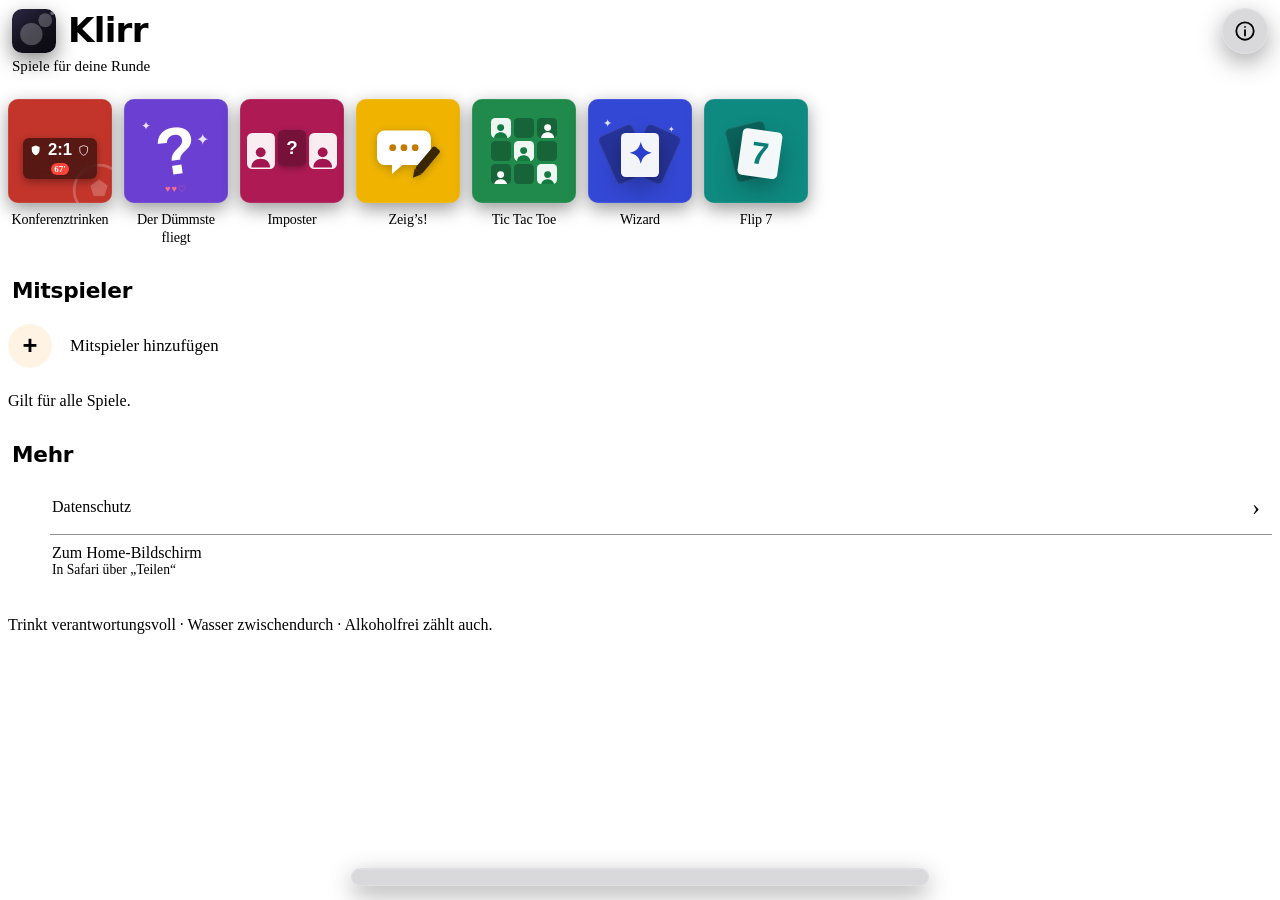
==== commit 0b1ea715: "Unslop-Durchgang (Skill unslop von @heydamir) Richtung: Spiele für einen Abend am Tisch – gesellig, " ====
--- a/public/index.html
+++ b/public/index.html
@@ -19,19 +19,19 @@
   <style>
     /* Hub im Stil von Apple Music: große Titel, Cover-Kacheln, schlichte Listen, Glas-Kapsel für „Läuft gerade“ */
     main { padding-bottom: calc(140px + env(safe-area-inset-bottom)); }
-    .topbar { display: flex; justify-content: flex-end; gap: 10px; margin: 2px 0 6px; }
+    .topbar { display: flex; justify-content: flex-end; gap: 8px; margin: 2px 0 8px; }
     .glass-btn { display: inline-grid; place-items: center; width: 48px; height: 48px; border-radius: 50%; color: var(--label); text-decoration: none; font-size: 1.25rem; }
     .glass { background: rgba(120, 120, 128, 0.28); border: 0.5px solid rgba(255, 255, 255, 0.16); box-shadow: 0 8px 24px rgba(0, 0, 0, 0.35), inset 0 1px 0 rgba(255, 255, 255, 0.12); -webkit-backdrop-filter: blur(22px) saturate(180%); backdrop-filter: blur(22px) saturate(180%); }
     .glass-btn svg { width: 22px; height: 22px; fill: none; stroke: currentColor; stroke-width: 2; stroke-linecap: round; stroke-linejoin: round; }
-    .hero-title { font: 700 2.4rem/1.1 -apple-system, BlinkMacSystemFont, "SF Pro Display", Inter, system-ui, sans-serif; letter-spacing: -0.01em; margin: 0 4px 2px; }
-    .hero-sub { margin: 0 4px 22px; color: var(--secondary); font-size: 1rem; }
-
-    .shelf-title { display: flex; align-items: center; gap: 6px; margin: 26px 4px 12px; font: 700 1.35rem/1.2 -apple-system, "SF Pro Display", Inter, system-ui, sans-serif; letter-spacing: -0.01em; }
+    .hero-title { font: 600 2.4rem/1.1 -apple-system, BlinkMacSystemFont, "SF Pro Display", Inter, system-ui, sans-serif; letter-spacing: -0.01em; margin: 0 4px 2px; }
+    .hero-sub { margin: 0 4px 24px; color: var(--secondary); font-size: 1rem; }
+
+    .shelf-title { display: flex; align-items: center; gap: 8px; margin: 24px 4px 12px; font: 600 1.35rem/1.2 -apple-system, "SF Pro Display", Inter, system-ui, sans-serif; letter-spacing: -0.01em; }
     .shelf-title span { color: var(--secondary); font-weight: 600; }
 
     /* Cover-Kacheln wie Alben */
     /* Zwei Spalten bei normaler Schrift, eine bei großer (Dynamic Type) */
-    .covers { display: grid; grid-template-columns: repeat(auto-fill, minmax(min(100%, 9.6em), 1fr)); gap: 18px 14px; }
+    .covers { display: grid; grid-template-columns: repeat(auto-fill, minmax(min(100%, 9.6em), 1fr)); gap: 16px 16px; }
     .cover { container-type: inline-size; }
     .covers .cover-card b, .covers .cover-card small { white-space: normal; }
     .cover-card { color: var(--label); text-decoration: none; min-width: 0; }
@@ -41,70 +41,64 @@
     .cover::after { content: ""; position: absolute; inset: 0; border-radius: inherit; box-shadow: inset 0 0 0 0.5px rgba(255, 255, 255, 0.18); pointer-events: none; }
     .cover-card b { display: block; margin-top: 8px; font-size: 0.95rem; font-weight: 600; letter-spacing: -0.01em; white-space: nowrap; overflow: hidden; text-overflow: ellipsis; }
     .cover-card small { display: block; color: var(--secondary); font-size: 0.85rem; margin-top: 1px; white-space: nowrap; overflow: hidden; text-overflow: ellipsis; }
-    .badge-live { position: absolute; left: 10px; top: 10px; z-index: 2; padding: 4px 9px; border-radius: 999px; background: rgba(0, 0, 0, 0.55); -webkit-backdrop-filter: blur(10px); backdrop-filter: blur(10px); font-size: max(11px, 6.5cqw); font-weight: 700; letter-spacing: 0.02em; }
-    .badge-live::before { content: ""; display: inline-block; width: 6px; height: 6px; border-radius: 50%; background: var(--amber); box-shadow: 0 0 8px var(--amber-2); margin-right: 5px; vertical-align: 1px; }
+    .badge-live { position: absolute; left: 10px; top: 10px; z-index: 2; padding: 4px 8px; border-radius: 999px; background: rgba(0, 0, 0, 0.55); -webkit-backdrop-filter: blur(10px); backdrop-filter: blur(10px); font-size: max(11px, 6.5cqw); font-weight: 600; letter-spacing: 0.02em; }
+    .badge-live::before { content: ""; display: inline-block; width: 6px; height: 6px; border-radius: 50%; background: var(--amber); margin-right: 4px; vertical-align: 1px; }
 
     /* Cover-Motive */
-    .art-konf { background: radial-gradient(120% 80% at 20% 0%, #ff8a4c, transparent 60%), linear-gradient(160deg, #ff3b30, #a5001f); }
-    .art-konf::before { content: ""; position: absolute; inset: -20%; background: repeating-radial-gradient(circle at 50% 120%, transparent 0 22px, rgba(255, 255, 255, 0.07) 22px 24px); }
-    .scoreboard { position: relative; display: grid; grid-template-columns: 1fr auto 1fr; align-items: center; gap: 6px; width: 74%; padding: 10px 10px 12px; border-radius: 14px; background: rgba(0, 0, 0, 0.55); -webkit-backdrop-filter: blur(8px); backdrop-filter: blur(8px); box-shadow: 0 8px 20px rgba(0, 0, 0, 0.35); text-align: center; }
-    .scoreboard .team { font-size: 6.5cqw; font-weight: 700; letter-spacing: 0.05em; color: rgba(255, 255, 255, 0.75); }
+    .art-konf { background: #c3352b; }
+    .scoreboard { position: relative; display: grid; grid-template-columns: 1fr auto 1fr; align-items: center; gap: 8px; width: 74%; padding: 8px 8px 12px; border-radius: 14px; background: rgba(0, 0, 0, 0.55); -webkit-backdrop-filter: blur(8px); backdrop-filter: blur(8px); box-shadow: 0 8px 20px rgba(0, 0, 0, 0.35); text-align: center; }
+    .scoreboard .team { font-size: 6.5cqw; font-weight: 600;  color: rgba(255, 255, 255, 0.75); }
     /* Neutrale Wappen statt echter Vereine */
     .scoreboard .shield { width: 20px; height: 23px; display: block; margin: 0 auto; fill: #fff; }
     .scoreboard .shield.alt { fill: none; stroke: rgba(255, 255, 255, 0.85); stroke-width: 2.2; }
-    .scoreboard .score { font: 800 17cqw/1 -apple-system, "SF Pro Rounded", ui-rounded, Inter, sans-serif; font-variant-numeric: tabular-nums; }
-    .scoreboard .min { grid-column: 1 / -1; justify-self: center; margin-top: 4px; padding: 2px 8px; border-radius: 999px; background: #ff453a; font-size: 6.5cqw; font-weight: 700; }
+    .scoreboard .score { font: 600 17cqw/1 -apple-system, "SF Pro Rounded", ui-rounded, Inter, sans-serif; font-variant-numeric: tabular-nums; }
+    .scoreboard .min { grid-column: 1 / -1; justify-self: center; margin-top: 4px; padding: 2px 8px; border-radius: 999px; background: #ff453a; font-size: 6.5cqw; font-weight: 600; }
     .art-konf .ball { position: absolute; right: -14%; bottom: -14%; width: 52%; aspect-ratio: 1; opacity: 0.22; }
 
-    .art-dumm { background: radial-gradient(110% 80% at 80% 0%, #b69cff, transparent 60%), linear-gradient(160deg, #7c3aed, #2e1065); }
-    .art-dumm .q { font: 800 64cqw/1 -apple-system, "SF Pro Rounded", ui-rounded, Inter, sans-serif; color: #fff; text-shadow: 0 10px 30px rgba(0, 0, 0, 0.35); transform: rotate(-8deg); }
-    .art-dumm .hearts { position: absolute; bottom: 10%; left: 0; right: 0; text-align: center; font-size: 10cqw; letter-spacing: 4px; color: #ff6b8a; text-shadow: 0 2px 6px rgba(0, 0, 0, 0.35); }
+    .art-dumm { background: #6a3fd1; }
+    .art-dumm .q { font: 600 64cqw/1 -apple-system, "SF Pro Rounded", ui-rounded, Inter, sans-serif; color: #fff; transform: rotate(-8deg); }
+    .art-dumm .hearts { position: absolute; bottom: 10%; left: 0; right: 0; text-align: center; font-size: 10cqw; letter-spacing: 4px; color: #ff6b8a; }
     .art-dumm .spark { position: absolute; font-size: 12cqw; opacity: 0.85; }
 
     /* Wizard: aufgefächerte Karten, vorne Weiß mit Stern (gleiche Formensprache wie Tic Tac Toe) */
-    .art-wiz { background: radial-gradient(110% 80% at 80% 0%, #8ea2ff, transparent 60%), linear-gradient(160deg, #3a5bef, #16207a); }
+    .art-wiz { background: #3448d6; }
     .art-wiz .spark { position: absolute; font-size: 11cqw; color: #fff; opacity: 0.85; }
     .art-wiz .fan { position: relative; width: 36cqw; aspect-ratio: 5 / 7; }
     .art-wiz .fan > * { position: absolute; inset: 0; border-radius: 4.5cqw; transform-origin: 50% 120%; }
     .art-wiz .fan i { background: rgba(0, 0, 0, 0.28); box-shadow: inset 0 0 0 0.6cqw rgba(255, 255, 255, 0.12); }
     .art-wiz .fan i:nth-child(1) { rotate: -24deg; }
     .art-wiz .fan i:nth-child(2) { rotate: 24deg; }
-    .art-wiz .fan b { display: grid; place-items: center; background: rgba(255, 255, 255, 0.95); color: #2a3fd0; font: 800 28cqw/1 -apple-system, "SF Pro Rounded", ui-rounded, Inter, sans-serif; box-shadow: 0 10px 24px rgba(0, 0, 0, 0.3); }
+    .art-wiz .fan b { display: grid; place-items: center; background: rgba(255, 255, 255, 0.95); color: #2a3fd0; font: 600 28cqw/1 -apple-system, "SF Pro Rounded", ui-rounded, Inter, sans-serif; box-shadow: 0 10px 24px rgba(0, 0, 0, 0.3); }
     /* Flip 7: eine Karte wird umgedreht, vorne die 7 */
-    .art-flip { background: radial-gradient(110% 80% at 20% 0%, #6ff0d8, transparent 60%), linear-gradient(160deg, #10a99c, #08474f); }
-    .art-flip::before { content: ""; position: absolute; inset: 0; background: repeating-linear-gradient(135deg, rgba(255, 255, 255, 0.06) 0 8%, transparent 8% 16%); }
+    .art-flip { background: #0e8a80; }
     .art-flip .flip { position: relative; width: 38cqw; aspect-ratio: 5 / 7; }
     .art-flip .flip > * { position: absolute; inset: 0; border-radius: 4.5cqw; }
     .art-flip .flip i { background: rgba(0, 0, 0, 0.28); box-shadow: inset 0 0 0 0.6cqw rgba(255, 255, 255, 0.12); rotate: -14deg; translate: -14% 2%; }
-    .art-flip .flip b { display: grid; place-items: center; background: rgba(255, 255, 255, 0.95); color: #0a7d74; font: 800 30cqw/1 -apple-system, "SF Pro Rounded", ui-rounded, Inter, sans-serif; rotate: 8deg; translate: 10% -2%; box-shadow: 0 10px 24px rgba(0, 0, 0, 0.3); }
+    .art-flip .flip b { display: grid; place-items: center; background: rgba(255, 255, 255, 0.95); color: #0a7d74; font: 600 30cqw/1 -apple-system, "SF Pro Rounded", ui-rounded, Inter, sans-serif; rotate: 8deg; translate: 10% -2%; box-shadow: 0 10px 24px rgba(0, 0, 0, 0.3); }
     /* Imposter: drei Figuren, eine gehört nicht dazu */
-    .art-imp { background: radial-gradient(110% 80% at 80% 0%, #ff7aa8, transparent 60%), linear-gradient(160deg, #c2185b, #4d0a27); }
-    .art-imp::before { content: ""; position: absolute; inset: 0; background: repeating-linear-gradient(90deg, rgba(255, 255, 255, 0.05) 0 12%, transparent 12% 24%); }
+    .art-imp { background: #ad1a54; }
     .imp { position: relative; display: grid; grid-template-columns: repeat(3, 1fr); gap: 3.5cqw; width: 86%; }
     .imp span { aspect-ratio: 3 / 4; border-radius: 5cqw; display: grid; place-items: center; overflow: hidden; }
     .imp .pa { background: rgba(255, 255, 255, 0.92); fill: #a3154f; }
     .imp .pa svg { display: block; width: 100%; height: auto; margin-top: 38%; }
-    .imp .pq { background: rgba(0, 0, 0, 0.32); color: #fff; font: 800 18cqw/1 -apple-system, "SF Pro Rounded", ui-rounded, Inter, sans-serif; translate: 0 -8%; box-shadow: 0 2cqw 6cqw rgba(0, 0, 0, 0.3); }
+    .imp .pq { background: rgba(0, 0, 0, 0.32); color: #fff; font: 600 18cqw/1 -apple-system, "SF Pro Rounded", ui-rounded, Inter, sans-serif; translate: 0 -8%; box-shadow: 0 2cqw 6cqw rgba(0, 0, 0, 0.3); }
     /* Zeig’s!: Sprechblase und Stift (erklären, zeichnen) */
-    .art-zeigs { background: radial-gradient(110% 80% at 20% 0%, #fff07a, transparent 60%), linear-gradient(160deg, #ffc400, #c27a00); }
-    .art-zeigs::before { content: ""; position: absolute; inset: 0; background: repeating-linear-gradient(135deg, rgba(255, 255, 255, 0.08) 0 8%, transparent 8% 16%); }
+    .art-zeigs { background: #f0b400; }
     .art-zeigs .zg { position: relative; width: 72%; filter: drop-shadow(0 2cqw 4cqw rgba(0, 0, 0, 0.25)); }
     .art-zeigs .zg .bubble { fill: #fff; }
     .art-zeigs .zg circle { fill: #c27a00; }
     .art-zeigs .zg .pen { fill: #3a2600; }
-    .art-ttt { background: radial-gradient(110% 80% at 20% 0%, #5ee08a, transparent 60%), linear-gradient(160deg, #1fa855, #0b4d2a); }
-    .art-ttt::before { content: ""; position: absolute; inset: 0; background: repeating-linear-gradient(90deg, rgba(255, 255, 255, 0.06) 0 14%, transparent 14% 28%); }
-    .ttt { position: relative; display: grid; grid-template-columns: repeat(3, 1fr); gap: 6px; width: 66%; aspect-ratio: 1; }
-    .ttt span { display: grid; place-items: center; border-radius: 10px; background: rgba(0, 0, 0, 0.28); font: 800 15cqw/1 -apple-system, "SF Pro Rounded", ui-rounded, Inter, sans-serif; color: #fff; }
+    .art-ttt { background: #1f8a4c; }
+    .ttt { position: relative; display: grid; grid-template-columns: repeat(3, 1fr); gap: 8px; width: 66%; aspect-ratio: 1; }
+    .ttt span { display: grid; place-items: center; border-radius: 10px; background: rgba(0, 0, 0, 0.28); font: 600 15cqw/1 -apple-system, "SF Pro Rounded", ui-rounded, Inter, sans-serif; color: #fff; }
     .ttt span:nth-child(4n+1) { background: rgba(255, 255, 255, 0.92); color: #0b4d2a; }
     /* Cover = Spiel-Icon im Klirr-Stil (quadratisch, die Kachel rundet die Ecken) */
-    .art-soon { background: linear-gradient(160deg, #2c2c2e, #1c1c1e); color: rgba(235, 235, 245, 0.35); font-size: 2.6rem; }
 
     /* Mitspieler-Liste wie in Apple Music */
     .rows { display: grid; }
-    .prow { display: grid; grid-template-columns: 48px minmax(0, 1fr) 44px; gap: 14px; align-items: center; min-height: 64px; position: relative; }
+    .prow { display: grid; grid-template-columns: 48px minmax(0, 1fr) 44px; gap: 16px; align-items: center; min-height: 64px; position: relative; }
     .prow + .prow::before { content: ""; position: absolute; top: 0; left: 62px; right: 0; border-top: 0.5px solid rgba(84, 84, 88, 0.65); }
-    .prow .av { width: 48px; height: 48px; border-radius: 12px; display: grid; place-items: center; background: var(--c); color: #fff; font: 700 1.3rem/1 -apple-system, "SF Pro Rounded", ui-rounded, Inter, sans-serif; box-shadow: inset 0 0 0 0.5px rgba(255, 255, 255, 0.18); text-transform: uppercase; }
+    .prow .av { width: 48px; height: 48px; border-radius: 12px; display: grid; place-items: center; background: var(--c); color: #fff; font: 600 1.3rem/1 -apple-system, "SF Pro Rounded", ui-rounded, Inter, sans-serif; box-shadow: inset 0 0 0 0.5px rgba(255, 255, 255, 0.18);  }
     .prow b { font-size: 1.05rem; font-weight: 500; white-space: nowrap; overflow: hidden; text-overflow: ellipsis; }
     .prow small { display: block; color: var(--secondary); font-size: 0.85rem; }
     .prow button { width: 44px; height: 44px; border: 0; border-radius: 50%; background: transparent; color: var(--secondary); font-size: 1.4rem; line-height: 1; }
@@ -119,13 +113,13 @@
     .links .ico svg { width: 19px; height: 19px; fill: none; stroke: #fff; stroke-width: 2; stroke-linecap: round; stroke-linejoin: round; }
     .links .prow small { display: block; }
     /* Einblenden der Kacheln, leicht gestaffelt */
-    .covers .cover-card { animation: kl-rise 0.5s cubic-bezier(0.32, 0.72, 0, 1) both; animation-delay: calc(var(--i, 0) * 45ms); }
-    .nowplaying:not([hidden]) { animation: kl-rise 0.45s 0.15s cubic-bezier(0.32, 0.72, 0, 1) both; }
+    .covers .cover-card { animation: kl-rise 0.5s cubic-bezier(0.22, 1, 0.36, 1) both; animation-delay: calc(var(--i, 0) * 45ms); }
+    .nowplaying:not([hidden]) { animation: kl-rise 0.45s 0.15s cubic-bezier(0.22, 1, 0.36, 1) both; }
     @media (prefers-reduced-motion: reduce) { .covers .cover-card, .nowplaying { animation: none !important; } }
     .links .chev { color: var(--tertiary); font-size: 1.3rem; }
 
     /* „Läuft gerade“ als Glas-Kapsel wie der Mini-Player */
-    .nowplaying { position: fixed; left: 12px; right: 12px; bottom: calc(14px + env(safe-area-inset-bottom)); z-index: 20; max-width: 560px; margin: 0 auto; display: grid; grid-template-columns: 46px minmax(0, 1fr) 48px; gap: 12px; align-items: center; padding: 8px 8px 8px 10px; border-radius: 999px; color: var(--label); text-decoration: none; }
+    .nowplaying { position: fixed; left: 12px; right: 12px; bottom: calc(14px + env(safe-area-inset-bottom)); z-index: 20; max-width: 560px; margin: 0 auto; display: grid; grid-template-columns: 46px minmax(0, 1fr) 48px; gap: 12px; align-items: center; padding: 8px 8px 8px 8px; border-radius: 999px; color: var(--label); text-decoration: none; }
     .nowplaying .mini-art { position: relative; width: 46px; height: 46px; border-radius: 50%; overflow: hidden; display: grid; place-items: center; }
     .nowplaying .mini-art .scoreboard { width: 100%; height: 100%; border-radius: 0; padding: 0; background: none; box-shadow: none; display: grid; place-items: center; }
     .nowplaying small { display: block; color: var(--secondary); font-size: 0.8rem; white-space: nowrap; overflow: hidden; text-overflow: ellipsis; }
@@ -143,28 +137,32 @@
     /* Logo = Trinkmodus-Schalter. Aus: Kreise getrennt, nichts leuchtet. An: Kreise stoßen an, Schnittmenge leuchtet. */
     .brand-mark { flex: none; width: 56px; height: 56px; padding: 0; border: 0; border-radius: 13px; overflow: hidden; background: none; box-shadow: 0 8px 20px rgba(0, 0, 0, 0.45), inset 0 0 0 0.5px rgba(255, 255, 255, 0.18); }
     .brand-mark svg { display: block; width: 100%; height: 100%; }
-    .brand-mark .bm-move { transform: translate(150px, -150px); transition: transform 0.6s cubic-bezier(0.3, 1.45, 0.5, 1); }
+    .brand-mark .bm-move { transform: translate(150px, -150px); transition: transform 0.6s cubic-bezier(0.22, 1, 0.36, 1); }
     /* Kein Ein-/Ausblenden: gefärbt ist immer genau die Schnittmenge – sie wächst und schrumpft beim Gleiten */
     .brand-mark .bm-perls { fill: rgba(255, 255, 255, 0.35); }
-    .brand-mark[aria-pressed="true"] .bm-move { transform: none; }
-    .brand-mark[aria-pressed="true"] .bm-perls { fill: #ffb340; }
-    .brand-mark .bm-perls { transition: fill 0.35s 0.25s, transform 0.6s cubic-bezier(0.3, 1.45, 0.5, 1); }
+    .brand-mark[data-on="true"] .bm-move { transform: none; }
+    .brand-mark[data-on="true"] .bm-perls { fill: #ffb340; }
+    /* Antippen sichtbar machen, ohne etwas zu verraten */
+    .brand-mark { transition: scale 0.18s cubic-bezier(0.22, 1, 0.36, 1); }
+    .brand-mark:active { scale: 0.9; }
+    @media (prefers-color-scheme: light) { html:not([data-drink-all="on"]) .wordmark .perl { background: rgba(60, 60, 67, 0.28); } }
+    .brand-mark .bm-perls { transition: fill 0.35s 0.25s, transform 0.6s cubic-bezier(0.22, 1, 0.36, 1); }
     .wordmark .perl { transition: background 0.35s, box-shadow 0.35s; }
     html:not([data-drink-all="on"]) .wordmark .perl { background: rgba(255, 255, 255, 0.3); box-shadow: none; }
     @media (prefers-reduced-motion: reduce) { .brand-mark .bm-move, .brand-mark .bm-perls { transition: none; } }
     .brand .hero-title { margin: 0; }
     /* Wortmarke: gerundete Schrift, Bernstein-Perle als Schlusspunkt */
-    .wordmark { font-family: "SF Pro Rounded", ui-rounded, -apple-system, Inter, system-ui, sans-serif; font-weight: 800; font-size: 2.6rem; letter-spacing: -0.02em; }
-    .wordmark .perl { display: inline-block; width: 0.2em; height: 0.2em; margin-left: 0.06em; border-radius: 50%; background: var(--amber); box-shadow: 0 0 12px var(--amber-2); vertical-align: 0.62em; }
+    .wordmark { font-family: "SF Pro Rounded", ui-rounded, -apple-system, Inter, system-ui, sans-serif; font-weight: 600; font-size: 2.6rem; letter-spacing: -0.02em; }
+    .wordmark .perl { display: inline-block; width: 0.2em; height: 0.2em; margin-left: 0.06em; border-radius: 50%; background: var(--amber);  vertical-align: 0.62em; }
     /* ---------- Apple-Music-Gefühl: ruhiger Kopf, 3er-Raster, freie Listen ---------- */
-    .brand { gap: 12px; margin: 6px 4px 2px; }
+    .brand { gap: 12px; margin: 8px 4px 2px; }
     .brand .glass-btn { margin-left: auto; width: 44px; height: 44px; flex: none; }
     .brand-mark { width: 44px; height: 44px; border-radius: 10px; }
     .wordmark { font-size: 2.125rem; }
-    .hero-sub { margin: 4px 4px 22px; font-size: 0.94rem; }
-    .covers { grid-template-columns: repeat(auto-fill, minmax(min(100%, 6.2em), 1fr)); gap: 16px 12px; }
+    .hero-sub { margin: 4px 4px 24px; font-size: 0.94rem; }
+    .covers { grid-template-columns: repeat(auto-fill, minmax(min(6.2em, 45%), 1fr)); gap: 16px 12px; } /* große Schrift: zwei statt drei Spalten */
     .cover { border-radius: 10px; box-shadow: 0 6px 18px rgba(0, 0, 0, 0.4); }
-    .covers .cover-card > b { margin-top: 7px; hyphens: auto; -webkit-hyphens: auto; text-align: center; font-size: 0.88rem; font-weight: 400; line-height: 1.25; white-space: normal; display: -webkit-box; -webkit-line-clamp: 2; -webkit-box-orient: vertical; overflow: hidden; }
+    .covers .cover-card > b { margin-top: 8px; hyphens: auto; -webkit-hyphens: auto; text-align: center; font-size: 0.88rem; font-weight: 400; line-height: 1.25; white-space: normal; }
     /* Kachel-Inhalt wächst mit der Kachel (cqw), damit nichts zu groß wird oder überlappt */
     .badge-live { left: 5cqw; top: 5cqw; padding: 1.6cqw 4cqw; font-size: max(11px, 7cqw); line-height: 1.1; }
     .badge-live::before { width: 4.5cqw; height: 4.5cqw; margin-right: 2.5cqw; vertical-align: 0.1em; }
@@ -192,13 +190,13 @@
     .links .ico { width: 28px; height: 28px; background: none; }
     .links .ico svg { width: 25px; height: 25px; stroke: var(--amber-ink); }
     .links .chev { font-size: 1.5rem; }
-    .shelf-title { margin-top: 30px; }
+    .shelf-title { margin-top: 32px; }
   </style>
 </head>
 <body>
 <main>
   <div class="brand">
-    <button type="button" class="brand-mark" id="drinkMark" aria-pressed="false" aria-label="Klirr">
+    <button type="button" class="brand-mark" id="drinkMark" aria-label="Klirr">
       <svg viewBox="0 0 1024 1024" aria-hidden="true">
         <defs>
           <linearGradient id="bmBg" x1="0.1" y1="0" x2="0.9" y2="1"><stop offset="0" stop-color="#2a2540"/><stop offset=".5" stop-color="#14121f"/><stop offset="1" stop-color="#0a0a10"/></linearGradient>
@@ -207,7 +205,7 @@
           <filter id="bmGlow" x="-50%" y="-50%" width="200%" height="200%"><feGaussianBlur stdDeviation="30"/></filter>
         </defs>
         <rect width="1024" height="1024" fill="url(#bmBg)"/>
-        <g class="bm-glow" clip-path="url(#bmClip)"><circle class="bm-move" cx="623" cy="412" r="161" fill="#ff7a1a" filter="url(#bmGlow)" opacity=".55"/></g>
+        
         <circle cx="450" cy="585" r="260" fill="#fff" fill-opacity=".24"/>
         <g class="bm-move"><circle cx="623" cy="412" r="161" fill="#fff" fill-opacity=".24"/></g>
         <g class="bm-lens" clip-path="url(#bmClip)"><circle class="bm-move" cx="623" cy="412" r="161" fill="#ffb340"/></g>
@@ -219,7 +217,7 @@
       <svg viewBox="0 0 24 24" aria-hidden="true"><circle cx="12" cy="12" r="9.5"/><path d="M12 11v6M12 7.5v.01"/></svg>
     </a>
   </div>
-  <p class="hero-sub" id="heroSub">Spiele für deine Runde.</p>
+  <p class="hero-sub" id="heroSub">Spiele für deine Runde</p>
 
   <div class="covers" aria-label="Spiele">
     <a class="cover-card drink-only" href="/konferenz.html">
@@ -352,7 +350,7 @@
     const quiz = dummRunning;
     np.href = quiz ? '/dumm.html' : '/konferenz.html';
     const art = el('span', { className: `mini-art ${quiz ? 'art-dumm' : 'art-konf'}` });
-    art.append(quiz ? el('span', { textContent: '?', style: 'font:800 1.6rem/1 -apple-system,ui-rounded,sans-serif' }) : el('span', { textContent: '⚽', style: 'font-size:1.3rem' }));
+    art.append(quiz ? el('span', { textContent: '?', style: 'font:800 1.6rem/1 -apple-system,ui-rounded,sans-serif' }) : el('span', { textContent: '2:1', style: 'font:800 .8rem/1 -apple-system,ui-rounded,sans-serif;color:#fff' }));
     const who = quiz ? dumm.players?.filter((p) => !p.out).length : kt.length;
     np.append(art,
       el('span', {}, el('small', { textContent: quiz ? 'Quiz läuft' : 'Runde läuft' }), el('b', { textContent: quiz ? `Der Dümmste fliegt · ${who} im Spiel` : `Konferenztrinken · ${who} dabei` })),
@@ -390,11 +388,11 @@
   const drinkAll = () => { try { return localStorage.getItem('klirr-drink:all') === '1'; } catch { return false; } };
   function showDrink(on) {
     const m = $('drinkMark');
-    m.setAttribute('aria-pressed', String(on));
+    m.dataset.on = String(on); // bewusst kein aria-pressed: VoiceOver soll den Modus nicht verraten
     m.setAttribute('aria-label', 'Klirr');
     document.documentElement.dataset.drinkAll = on ? 'on' : 'off';
     document.documentElement.dataset.drink = on ? 'on' : 'off';
-    $('heroSub').textContent = on ? 'Prost! Trinkmodus an.' : 'Spiele für deine Runde.';
+    $('heroSub').textContent = on ? 'Prost, Trinkmodus an' : 'Spiele für deine Runde';
   }
   showDrink(drinkAll());
   $('drinkMark').addEventListener('click', () => {
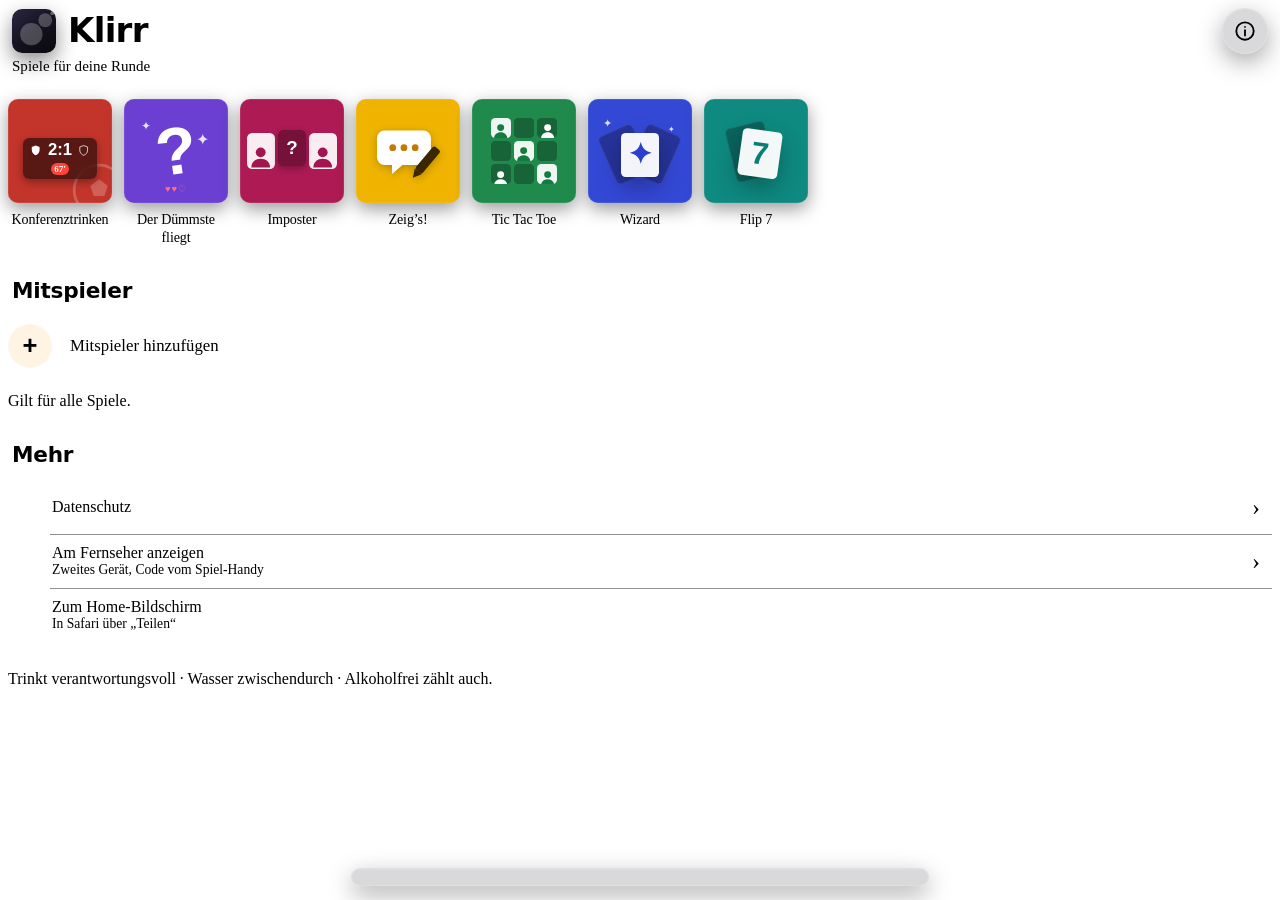
==== commit e7c5b4ef: "Zeig’s!: Fernseh-Ansicht auf einem zweiten Gerät - Zeig’s! kann einen Raum öffnen („Fernseher verbin" ====
--- a/public/index.html
+++ b/public/index.html
@@ -286,6 +286,7 @@
   <h2 class="shelf-title">Mehr</h2>
   <div class="list links" style="padding: 0 14px">
     <a class="prow" href="/datenschutz.html"><span class="ico" style="--t:#636366" aria-hidden="true"><svg viewBox="0 0 24 24"><rect x="5" y="10.5" width="14" height="10" rx="2.5"/><path d="M8 10.5V8a4 4 0 0 1 8 0v2.5"/></svg></span><span>Datenschutz</span><span class="chev" aria-hidden="true">›</span></a>
+    <a class="prow" href="/tv.html"><span class="ico" aria-hidden="true"><svg viewBox="0 0 24 24"><rect x="3" y="4.5" width="18" height="12" rx="2.5"/><path d="M8.5 20h7M12 16.5V20"/></svg></span><span>Am Fernseher anzeigen<small>Zweites Gerät, Code vom Spiel-Handy</small></span><span class="chev" aria-hidden="true">›</span></a>
     <div class="prow" id="installRow"><span class="ico" style="--t:#0a84ff" aria-hidden="true"><svg viewBox="0 0 24 24"><path d="M12 3.5v11M8 7.5l4-4 4 4"/><path d="M7 11H6a2 2 0 0 0-2 2v6a2 2 0 0 0 2 2h12a2 2 0 0 0 2-2v-6a2 2 0 0 0-2-2h-1"/></svg></span><span>Zum Home-Bildschirm<small>In Safari über „Teilen“</small></span><span></span></div>
   </div>
 
